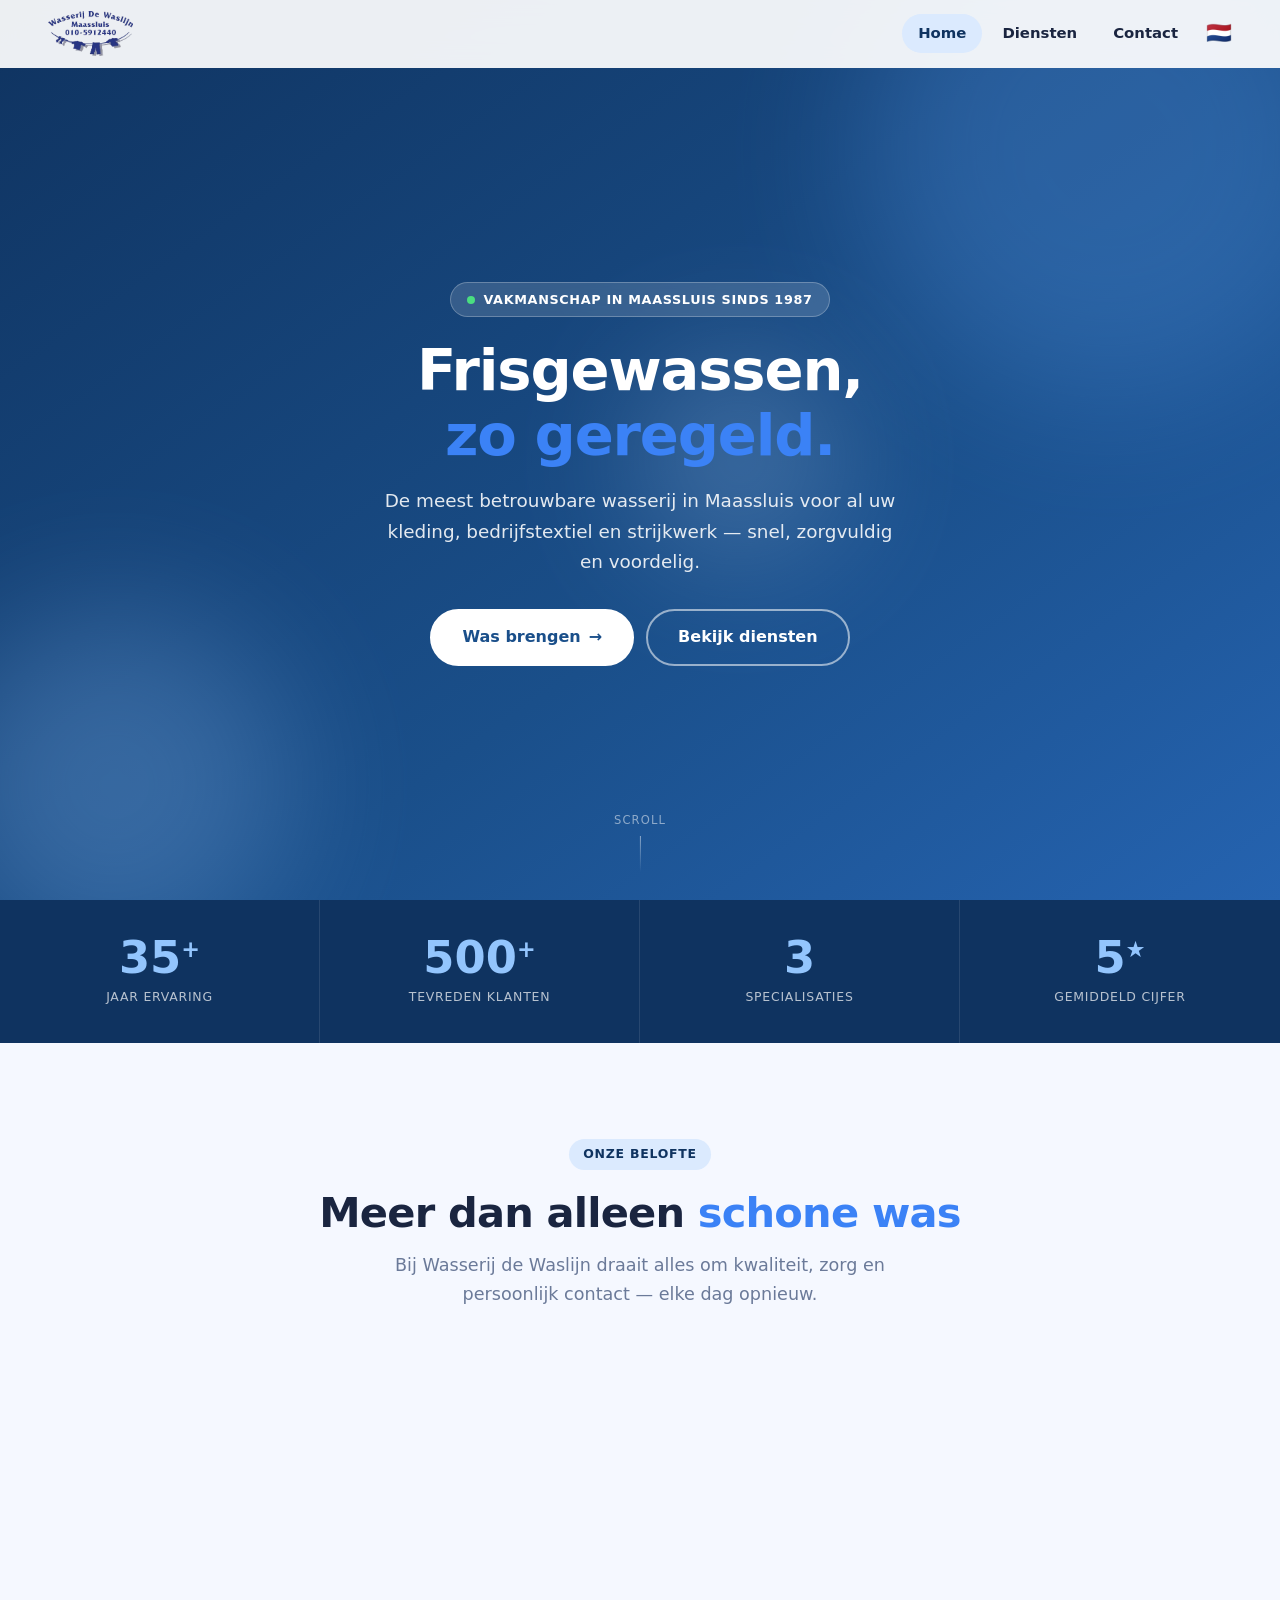
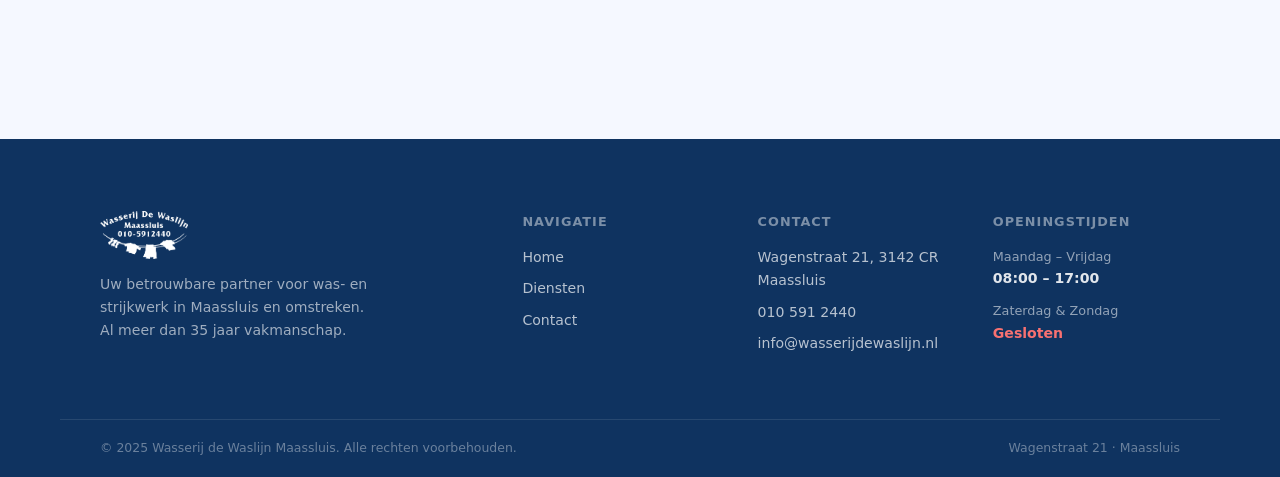
==== index.html @ becbcc88 "Add files via upload" ====
<!DOCTYPE html>
<html lang="nl">
<head>
    <meta charset="UTF-8">
    <meta name="viewport" content="width=device-width, initial-scale=1.0">
    <title>Wasserij de Waslijn Maassluis | Snel & Betaalbaar</title>
    <meta name="description" content="De meest betrouwbare wasserij in Maassluis. Professioneel wassen, strijken en bedrijfskleding. Wagenstraat 21 · 010 591 2440.">
    <link rel="stylesheet" href="style.css">
</head>
<body>

    <div id="header-placeholder"></div>

    <main>

        <!-- ── HERO ── -->
        <section class="hero">
            <div class="hero-bg-photo"></div>
            <div class="hero-orb hero-orb-1"></div>
            <div class="hero-orb hero-orb-2"></div>
            <div class="hero-orb hero-orb-3"></div>

            <div class="hero-content">
                <div class="hero-badge">
                    <span class="pulse-dot"></span>
                    Vakmanschap in Maassluis sinds 1987
                </div>
                <h1 class="heading-xl">
                    Frisgewassen,<br>
                    <span class="line-accent">zo geregeld.</span>
                </h1>
                <p>De meest betrouwbare wasserij in Maassluis voor al uw kleding, bedrijfstextiel en strijkwerk — snel, zorgvuldig en voordelig.</p>
                <div class="hero-cta">
                    <a href="contact.html" class="btn btn-white btn-lg">Was brengen <span class="btn-arrow">→</span></a>
                    <a href="diensten.html" class="btn btn-outline btn-lg">Bekijk diensten</a>
                </div>
            </div>

            <div class="hero-scroll-hint">
                <span>Scroll</span>
                <div class="scroll-line"></div>
            </div>
        </section>

        <!-- ── STATS ── -->
        <div class="stats-strip reveal">
            <div class="stat-item">
                <div class="stat-num">35<sup>+</sup></div>
                <div class="stat-label">Jaar Ervaring</div>
            </div>
            <div class="stat-item">
                <div class="stat-num">500<sup>+</sup></div>
                <div class="stat-label">Tevreden Klanten</div>
            </div>
            <div class="stat-item">
                <div class="stat-num">3</div>
                <div class="stat-label">Specialisaties</div>
            </div>
            <div class="stat-item">
                <div class="stat-num">5<sup>★</sup></div>
                <div class="stat-label">Gemiddeld Cijfer</div>
            </div>
        </div>

        <!-- ── BELOFTE ── -->
        <section class="section promise-section">
            <div class="promise-header reveal">
                <div class="chip">Onze belofte</div>
                <h2 class="heading-lg">Meer dan alleen <span class="heading-accent">schone was</span></h2>
                <p class="subtext">Bij Wasserij de Waslijn draait alles om kwaliteit, zorg en persoonlijk contact — elke dag opnieuw.</p>
            </div>

            <div class="promise-grid reveal-stagger">
                <div class="pcard">
                    <div class="pcard-icon">
                        <span class="icon-inner">🤝</span>
                    </div>
                    <h3>Vriendelijk & Persoonlijk</h3>
                    <p>Onze klanten komen terug voor de glimlach en de uitstekende service die we elke dag bieden. U bent geen nummer bij ons.</p>
                </div>
                <div class="pcard">
                    <div class="pcard-icon">
                        <span class="icon-inner">💶</span>
                    </div>
                    <h3>Zeer Voordelig</h3>
                    <p>Wij houden onze prijzen laag, zodat professionele reiniging voor iedereen in Maassluis toegankelijk is.</p>
                </div>
                <div class="pcard">
                    <div class="pcard-icon">
                        <span class="icon-inner">✨</span>
                    </div>
                    <h3>Topkwaliteit</h3>
                    <p>Of het nu gaat om een overhemd of antiek linnen, wij garanderen een stralend resultaat met de grootste zorg.</p>
                </div>
            </div>
        </section>

    </main>

    <div id="footer-placeholder"></div>

    <script src="components.js"></script>
    <script>
        loadComponents('index');
    </script>
</body>
</html>
---- style.css ----
/* ============================================================
   WASSERIJ DE WASLIJN — style.css
   Volledig responsive · Mobile-first
   ============================================================ */

/* ── RESET & BASE ─────────────────────────────────────────── */
*, *::before, *::after { box-sizing: border-box; margin: 0; padding: 0; }

:root {
  --blue:        #1a4f8a;
  --blue-dark:   #0f3360;
  --blue-mid:    #2563b0;
  --blue-light:  #dbeafe;
  --accent:      #3b82f6;
  --white:       #ffffff;
  --off-white:   #f5f8ff;
  --text:        #1a2540;
  --muted:       #6b7a99;
  --border:      #d1ddf5;
  --card-bg:     #ffffff;
  --shadow-sm:   0 2px 8px rgba(26,79,138,.08);
  --shadow-md:   0 6px 24px rgba(26,79,138,.13);
  --shadow-lg:   0 16px 48px rgba(26,79,138,.16);
  --radius:      14px;
  --radius-lg:   22px;
  --transition:  .25s cubic-bezier(.4,0,.2,1);
  --header-h:    68px;
}

html { scroll-behavior: smooth; font-size: 16px; }

body {
  font-family: 'Segoe UI', system-ui, -apple-system, sans-serif;
  color: var(--text);
  background: var(--white);
  line-height: 1.65;
  overflow-x: hidden;
}

img { max-width: 100%; display: block; }
a  { color: inherit; text-decoration: none; }

/* ── TYPOGRAPHY ──────────────────────────────────────────── */
.heading-xl {
  font-size: clamp(2rem, 5vw, 3.6rem);
  font-weight: 800;
  line-height: 1.12;
  letter-spacing: -.02em;
}
.heading-lg {
  font-size: clamp(1.6rem, 3.5vw, 2.6rem);
  font-weight: 800;
  line-height: 1.18;
  letter-spacing: -.02em;
}
.heading-md {
  font-size: clamp(1.3rem, 2.5vw, 1.9rem);
  font-weight: 700;
  line-height: 1.25;
}
.heading-accent { color: var(--accent); }
.line-accent    { color: var(--accent); }

.subtext {
  font-size: clamp(.95rem, 1.5vw, 1.1rem);
  color: var(--muted);
  max-width: 560px;
  margin: 0 auto;
}

/* ── CHIP ────────────────────────────────────────────────── */
.chip {
  display: inline-flex;
  align-items: center;
  gap: 6px;
  background: var(--blue-light);
  color: var(--blue-dark);
  font-size: .78rem;
  font-weight: 700;
  letter-spacing: .06em;
  text-transform: uppercase;
  padding: 5px 14px;
  border-radius: 100px;
  margin-bottom: 18px;
}

/* ── BUTTONS ─────────────────────────────────────────────── */
.btn {
  display: inline-flex;
  align-items: center;
  gap: 8px;
  font-weight: 700;
  border-radius: 100px;
  border: 2px solid transparent;
  cursor: pointer;
  transition: var(--transition);
  white-space: nowrap;
  font-size: .95rem;
  padding: 10px 24px;
}
.btn-lg  { padding: 13px 30px; font-size: 1rem; }
.btn-arrow { transition: transform var(--transition); }
.btn:hover .btn-arrow { transform: translateX(4px); }

.btn-blue {
  background: var(--blue);
  color: var(--white);
  border-color: var(--blue);
}
.btn-blue:hover { background: var(--blue-dark); border-color: var(--blue-dark); }

.btn-white {
  background: var(--white);
  color: var(--blue);
  border-color: var(--white);
}
.btn-white:hover { background: var(--blue-light); }

.btn-outline {
  background: transparent;
  color: var(--white);
  border-color: rgba(255,255,255,.55);
}
.btn-outline:hover { background: rgba(255,255,255,.12); border-color: var(--white); }

/* ── SECTION WRAPPER ─────────────────────────────────────── */
.section {
  max-width: 1160px;
  margin: 0 auto;
  padding: clamp(48px, 8vw, 96px) clamp(16px, 5vw, 40px);
}

/* ── HEADER ──────────────────────────────────────────────── */
#site-header {
  position: fixed;
  top: 0; left: 0; right: 0;
  z-index: 100;
  height: var(--header-h);
  display: flex;
  align-items: center;
  justify-content: space-between;
  padding: 0 clamp(16px, 4vw, 48px);
  background: rgba(255,255,255,.92);
  backdrop-filter: blur(12px);
  -webkit-backdrop-filter: blur(12px);
  border-bottom: 1px solid transparent;
  transition: box-shadow var(--transition), border-color var(--transition);
}
#site-header.scrolled {
  box-shadow: var(--shadow-md);
  border-color: var(--border);
}

.logo, .footer-logo {
  height: 46px;
  width: auto;
  object-fit: contain;
}
.header-logo-link { display: flex; align-items: center; }

/* Nav desktop */
nav {
  display: flex;
  align-items: center;
  gap: 12px;
}
#nav-menu {
  display: flex;
  list-style: none;
  gap: 4px;
  align-items: center;
}
#nav-menu a {
  display: block;
  padding: 7px 16px;
  border-radius: 100px;
  font-weight: 600;
  font-size: .93rem;
  color: var(--text);
  transition: background var(--transition), color var(--transition);
}
#nav-menu a:hover,
#nav-menu a.active {
  background: var(--blue-light);
  color: var(--blue-dark);
}

/* Lang flag */
.lang-flag { font-size: 1.3rem; line-height: 1; user-select: none; }

/* Hamburger */
.hamburger {
  display: none;
  flex-direction: column;
  justify-content: center;
  align-items: center;
  gap: 5px;
  width: 40px; height: 40px;
  border: none;
  background: transparent;
  cursor: pointer;
  padding: 6px;
  border-radius: 8px;
  transition: background var(--transition);
}
.hamburger:hover { background: var(--blue-light); }
.hamburger span {
  display: block;
  width: 22px; height: 2px;
  background: var(--text);
  border-radius: 2px;
  transition: transform var(--transition), opacity var(--transition);
  transform-origin: center;
}
.hamburger.open span:nth-child(1) { transform: translateY(7px) rotate(45deg); }
.hamburger.open span:nth-child(2) { opacity: 0; transform: scaleX(0); }
.hamburger.open span:nth-child(3) { transform: translateY(-7px) rotate(-45deg); }

/* ── HERO ────────────────────────────────────────────────── */
.hero {
  position: relative;
  min-height: 100svh;
  display: flex;
  align-items: center;
  justify-content: center;
  text-align: center;
  overflow: hidden;
  background: linear-gradient(145deg, var(--blue-dark) 0%, var(--blue) 60%, var(--blue-mid) 100%);
  padding: calc(var(--header-h) + 40px) 20px 60px;
}

.hero-bg-photo {
  position: absolute; inset: 0;
  background: url('assets/hero-bg.jpg') center/cover no-repeat;
  opacity: .12;
  pointer-events: none;
}

/* Orbs */
.hero-orb {
  position: absolute;
  border-radius: 50%;
  filter: blur(70px);
  opacity: .25;
  pointer-events: none;
}
.hero-orb-1 { width: 500px; height: 500px; background: #60a5fa; top: -100px; right: -80px; }
.hero-orb-2 { width: 350px; height: 350px; background: #93c5fd; bottom: -60px; left: -60px; }
.hero-orb-3 { width: 200px; height: 200px; background: #bfdbfe; top: 40%; left: 50%; }

.hero-content {
  position: relative;
  z-index: 2;
  max-width: 740px;
  color: var(--white);
}
.hero-content p {
  margin: 18px auto 32px;
  font-size: clamp(.95rem, 1.8vw, 1.15rem);
  opacity: .88;
  max-width: 520px;
}

/* Hero badge */
.hero-badge {
  display: inline-flex;
  align-items: center;
  gap: 8px;
  background: rgba(255,255,255,.14);
  border: 1px solid rgba(255,255,255,.25);
  backdrop-filter: blur(8px);
  color: var(--white);
  font-size: .8rem;
  font-weight: 600;
  letter-spacing: .05em;
  text-transform: uppercase;
  padding: 6px 16px;
  border-radius: 100px;
  margin-bottom: 22px;
}
.pulse-dot {
  width: 8px; height: 8px;
  background: #4ade80;
  border-radius: 50%;
  animation: pulse 2s infinite;
}
@keyframes pulse {
  0%, 100% { box-shadow: 0 0 0 0 rgba(74,222,128,.6); }
  50%       { box-shadow: 0 0 0 6px rgba(74,222,128,0); }
}

.hero-cta {
  display: flex;
  gap: 12px;
  justify-content: center;
  flex-wrap: wrap;
}

/* Scroll hint */
.hero-scroll-hint {
  position: absolute;
  bottom: 28px; left: 50%;
  transform: translateX(-50%);
  display: flex;
  flex-direction: column;
  align-items: center;
  gap: 6px;
  color: rgba(255,255,255,.5);
  font-size: .72rem;
  letter-spacing: .1em;
  text-transform: uppercase;
  z-index: 2;
}
.scroll-line {
  width: 1px; height: 36px;
  background: linear-gradient(to bottom, rgba(255,255,255,.5), transparent);
  animation: scrollDown 2s infinite;
}
@keyframes scrollDown {
  0%   { transform: scaleY(0); transform-origin: top; }
  50%  { transform: scaleY(1); transform-origin: top; }
  51%  { transform: scaleY(1); transform-origin: bottom; }
  100% { transform: scaleY(0); transform-origin: bottom; }
}

/* ── STATS STRIP ─────────────────────────────────────────── */
.stats-strip {
  display: grid;
  grid-template-columns: repeat(4, 1fr);
  gap: 0;
  background: var(--blue-dark);
  color: var(--white);
}
.stat-item {
  padding: clamp(20px, 4vw, 36px) 16px;
  text-align: center;
  border-right: 1px solid rgba(255,255,255,.1);
}
.stat-item:last-child { border-right: none; }
.stat-num {
  font-size: clamp(1.8rem, 4vw, 2.8rem);
  font-weight: 800;
  line-height: 1;
  color: #93c5fd;
}
.stat-num sup { font-size: .5em; vertical-align: super; }
.stat-label {
  font-size: .78rem;
  opacity: .7;
  margin-top: 6px;
  text-transform: uppercase;
  letter-spacing: .06em;
}

/* ── PROMISE SECTION ─────────────────────────────────────── */
.promise-section { background: var(--off-white); max-width: 100%; padding-left: 0; padding-right: 0; }
.promise-section > * { max-width: 1160px; margin-left: auto; margin-right: auto; padding-left: clamp(16px,5vw,40px); padding-right: clamp(16px,5vw,40px); }
.promise-section .section { padding-top: 0; padding-bottom: 0; }

.promise-header { text-align: center; margin-bottom: clamp(32px, 6vw, 56px); }
.promise-header p { margin-top: 14px; }

.promise-grid {
  display: grid;
  grid-template-columns: repeat(3, 1fr);
  gap: clamp(16px, 3vw, 28px);
}

.pcard {
  background: var(--card-bg);
  border-radius: var(--radius-lg);
  padding: clamp(24px, 4vw, 36px);
  box-shadow: var(--shadow-sm);
  border: 1px solid var(--border);
  transition: transform var(--transition), box-shadow var(--transition);
}
.pcard:hover { transform: translateY(-4px); box-shadow: var(--shadow-md); }

.pcard-icon {
  width: 56px; height: 56px;
  background: var(--blue-light);
  border-radius: 14px;
  display: flex; align-items: center; justify-content: center;
  margin-bottom: 18px;
}
.icon-inner { font-size: 1.6rem; line-height: 1; }
.pcard h3 { font-size: 1.05rem; font-weight: 700; margin-bottom: 10px; }
.pcard p  { font-size: .9rem; color: var(--muted); line-height: 1.6; }

/* ── PAGE HERO ───────────────────────────────────────────── */
.page-hero {
  background: linear-gradient(135deg, var(--blue-dark), var(--blue));
  color: var(--white);
  padding: calc(var(--header-h) + 56px) clamp(16px,5vw,40px) clamp(48px,8vw,80px);
  text-align: center;
}
.page-hero-content { max-width: 680px; margin: 0 auto; }
.page-hero-content .chip { background: rgba(255,255,255,.18); color: var(--white); }
.page-hero-content h1 { color: var(--white); margin-bottom: 16px; }
.page-hero-content .subtext { color: rgba(255,255,255,.78); margin: 0 auto; }

/* ── SERVICES GRID ───────────────────────────────────────── */
.services-grid {
  display: grid;
  grid-template-columns: repeat(3, 1fr);
  gap: clamp(16px, 3vw, 28px);
  margin-bottom: clamp(40px, 7vw, 72px);
}

.scard {
  background: var(--card-bg);
  border: 1px solid var(--border);
  border-radius: var(--radius-lg);
  padding: clamp(24px, 4vw, 36px);
  box-shadow: var(--shadow-sm);
  transition: transform var(--transition), box-shadow var(--transition);
}
.scard:hover { transform: translateY(-4px); box-shadow: var(--shadow-md); }

.scard-icon-wrap {
  width: 60px; height: 60px;
  background: var(--blue-light);
  border-radius: 16px;
  display: flex; align-items: center; justify-content: center;
  margin-bottom: 20px;
}
.scard-icon { font-size: 1.8rem; line-height: 1; }
.scard h2   { font-size: 1.15rem; font-weight: 700; margin-bottom: 12px; }
.scard p    { font-size: .9rem; color: var(--muted); line-height: 1.65; margin-bottom: 18px; }
.scard-tag  {
  display: inline-block;
  background: var(--blue-light);
  color: var(--blue-dark);
  font-size: .75rem;
  font-weight: 600;
  padding: 4px 12px;
  border-radius: 100px;
  letter-spacing: .04em;
}

/* CTA Band */
.cta-band {
  background: linear-gradient(135deg, var(--blue-dark), var(--blue));
  color: var(--white);
  border-radius: var(--radius-lg);
  padding: clamp(36px, 6vw, 64px) clamp(24px, 5vw, 56px);
  text-align: center;
}
.cta-band .chip { background: rgba(255,255,255,.18); color: var(--white); }
.cta-band p { color: rgba(255,255,255,.78); max-width: 520px; margin: 0 auto; }
.cta-band .heading-md { color: var(--white); }

/* ── CONTACT PAGE ────────────────────────────────────────── */
.contact-layout {
  display: grid;
  grid-template-columns: 1fr 1fr;
  gap: clamp(24px, 5vw, 56px);
  align-items: start;
}

/* Contact details */
.contact-details {
  display: flex;
  flex-direction: column;
  gap: 12px;
  margin-bottom: 24px;
}
.cdetail {
  display: flex;
  align-items: flex-start;
  gap: 14px;
  padding: 16px 18px;
  border-radius: var(--radius);
  border: 1px solid var(--border);
  background: var(--card-bg);
  transition: background var(--transition), box-shadow var(--transition);
  text-decoration: none;
  color: var(--text);
}
a.cdetail:hover { background: var(--blue-light); box-shadow: var(--shadow-sm); }
.cdetail-icon { font-size: 1.4rem; flex-shrink: 0; margin-top: 2px; }
.cdetail-body { display: flex; flex-direction: column; gap: 2px; }
.cdetail-body strong { font-weight: 700; font-size: .9rem; }
.cdetail-body span   { font-size: .88rem; color: var(--muted); }

/* Map */
.map-wrap {
  border-radius: var(--radius);
  overflow: hidden;
  border: 1px solid var(--border);
  box-shadow: var(--shadow-sm);
}
.map-wrap iframe {
  display: block;
  width: 100%;
  height: 260px;
  border: none;
}

/* Form card */
.form-card {
  background: var(--card-bg);
  border: 1px solid var(--border);
  border-radius: var(--radius-lg);
  padding: clamp(24px, 4vw, 40px);
  box-shadow: var(--shadow-md);
}
.form-card h3 { font-size: 1.3rem; font-weight: 700; margin-bottom: 6px; }
.form-card > p { font-size: .88rem; color: var(--muted); margin-bottom: 24px; }

.fgroup { display: flex; flex-direction: column; gap: 6px; margin-bottom: 16px; }
.fgroup label {
  font-size: .82rem;
  font-weight: 700;
  letter-spacing: .04em;
  text-transform: uppercase;
  color: var(--text);
}
.fgroup input,
.fgroup textarea {
  width: 100%;
  padding: 11px 14px;
  border: 1.5px solid var(--border);
  border-radius: 10px;
  font-size: .95rem;
  font-family: inherit;
  color: var(--text);
  background: var(--off-white);
  transition: border-color var(--transition), box-shadow var(--transition);
  outline: none;
  -webkit-appearance: none;
}
.fgroup input:focus,
.fgroup textarea:focus {
  border-color: var(--accent);
  box-shadow: 0 0 0 3px rgba(59,130,246,.18);
  background: var(--white);
}
.fgroup textarea { min-height: 120px; resize: vertical; }

/* ── FOOTER ──────────────────────────────────────────────── */
footer {
  background: var(--blue-dark);
  color: rgba(255,255,255,.85);
  padding-top: clamp(40px, 6vw, 72px);
}
.footer-inner {
  display: grid;
  grid-template-columns: 2fr 1fr 1fr 1fr;
  gap: clamp(24px, 4vw, 48px);
  max-width: 1160px;
  margin: 0 auto;
  padding: 0 clamp(16px, 5vw, 40px) clamp(32px, 5vw, 56px);
}
.footer-brand p {
  font-size: .88rem;
  color: rgba(255,255,255,.6);
  margin-top: 14px;
  line-height: 1.65;
  max-width: 280px;
}
.footer-logo { height: 48px; width: auto; filter: brightness(0) invert(1); margin-bottom: 4px; }

.footer-col h4 {
  font-size: .8rem;
  font-weight: 700;
  letter-spacing: .08em;
  text-transform: uppercase;
  color: rgba(255,255,255,.45);
  margin-bottom: 14px;
}
.footer-col a {
  display: block;
  font-size: .88rem;
  color: rgba(255,255,255,.7);
  margin-bottom: 8px;
  transition: color var(--transition);
}
.footer-col a:hover { color: var(--white); }

.footer-hours {
  display: flex;
  flex-direction: column;
  margin-bottom: 10px;
  font-size: .88rem;
}
.footer-hours span   { color: rgba(255,255,255,.55); font-size: .8rem; }
.footer-hours strong { color: rgba(255,255,255,.88); }
.footer-hours .closed { color: #f87171; }

.footer-bottom {
  border-top: 1px solid rgba(255,255,255,.1);
  display: flex;
  justify-content: space-between;
  align-items: center;
  flex-wrap: wrap;
  gap: 8px;
  max-width: 1160px;
  margin: 0 auto;
  padding: 18px clamp(16px, 5vw, 40px);
  font-size: .78rem;
  color: rgba(255,255,255,.38);
}

/* ── SCROLL REVEAL ───────────────────────────────────────── */
.reveal, .reveal-stagger > * {
  opacity: 0;
  transform: translateY(28px);
  transition: opacity .6s ease, transform .6s ease;
}
.reveal.visible,
.reveal-stagger > *.visible { opacity: 1; transform: none; }

.reveal-stagger > *:nth-child(1) { transition-delay: .05s; }
.reveal-stagger > *:nth-child(2) { transition-delay: .15s; }
.reveal-stagger > *:nth-child(3) { transition-delay: .25s; }
.reveal-stagger > *:nth-child(4) { transition-delay: .35s; }

/* ============================================================
   RESPONSIVE — TABLET  (max 900px)
   ============================================================ */
@media (max-width: 900px) {
  /* Nav → hamburger */
  .hamburger { display: flex; }
  .lang-flag  { display: none; }

  #nav-menu {
    position: fixed;
    top: var(--header-h);
    left: 0; right: 0;
    background: var(--white);
    border-bottom: 1px solid var(--border);
    box-shadow: var(--shadow-lg);
    flex-direction: column;
    padding: 16px 0 24px;
    gap: 4px;
    transform: translateY(-110%);
    opacity: 0;
    pointer-events: none;
    transition: transform .3s ease, opacity .3s ease;
  }
  #nav-menu.open {
    transform: translateY(0);
    opacity: 1;
    pointer-events: auto;
  }
  #nav-menu li { width: 100%; }
  #nav-menu a {
    padding: 13px 28px;
    border-radius: 0;
    font-size: 1.05rem;
    border-left: 3px solid transparent;
  }
  #nav-menu a.active,
  #nav-menu a:hover {
    background: var(--blue-light);
    border-left-color: var(--blue);
    border-radius: 0;
  }

  /* Grids → 2 col */
  .promise-grid { grid-template-columns: repeat(2, 1fr); }
  .services-grid { grid-template-columns: repeat(2, 1fr); }
  .footer-inner  { grid-template-columns: 1fr 1fr; }
  .footer-brand  { grid-column: 1 / -1; }

  /* Stats → 2×2 */
  .stats-strip { grid-template-columns: repeat(2, 1fr); }
  .stat-item   { border-right: 1px solid rgba(255,255,255,.1); border-bottom: 1px solid rgba(255,255,255,.1); }
  .stat-item:nth-child(2n) { border-right: none; }
  .stat-item:nth-last-child(-n+2) { border-bottom: none; }

  /* Contact */
  .contact-layout { grid-template-columns: 1fr; }
}

/* ============================================================
   RESPONSIVE — MOBILE  (max 600px)
   ============================================================ */
@media (max-width: 600px) {
  :root { --header-h: 60px; }

  /* Hero */
  .hero { padding-top: calc(var(--header-h) + 32px); }
  .hero-cta { flex-direction: column; align-items: center; gap: 10px; }
  .hero-cta .btn { width: 100%; max-width: 300px; justify-content: center; }
  .hero-orb { display: none; }
  .hero-scroll-hint { display: none; }

  /* 1-col grids */
  .promise-grid  { grid-template-columns: 1fr; }
  .services-grid { grid-template-columns: 1fr; }
  .footer-inner  { grid-template-columns: 1fr; gap: 28px; }
  .footer-brand  { grid-column: auto; }

  /* Stats → 2 col (blijft) */
  .stats-strip { grid-template-columns: repeat(2, 1fr); }

  /* Footer bottom */
  .footer-bottom { flex-direction: column; text-align: center; }

  /* Map taller on mobile */
  .map-wrap iframe { height: 220px; }

  /* CTA band padding */
  .cta-band { padding: 32px 20px; }

  /* Cards */
  .pcard, .scard, .form-card { padding: 22px 18px; }

  /* Contact details */
  .cdetail { padding: 14px; }
  .cdetail-icon { font-size: 1.2rem; }
}

/* ============================================================
   RESPONSIVE — XS  (max 380px)
   ============================================================ */
@media (max-width: 380px) {
  .heading-xl { font-size: 1.75rem; }
  .btn-lg { padding: 12px 20px; font-size: .93rem; }
  .stats-strip { grid-template-columns: repeat(2, 1fr); }
}

/* ── UTILITY ─────────────────────────────────────────────── */
.sr-only {
  position: absolute; width: 1px; height: 1px;
  padding: 0; margin: -1px; overflow: hidden;
  clip: rect(0,0,0,0); white-space: nowrap; border-width: 0;
}
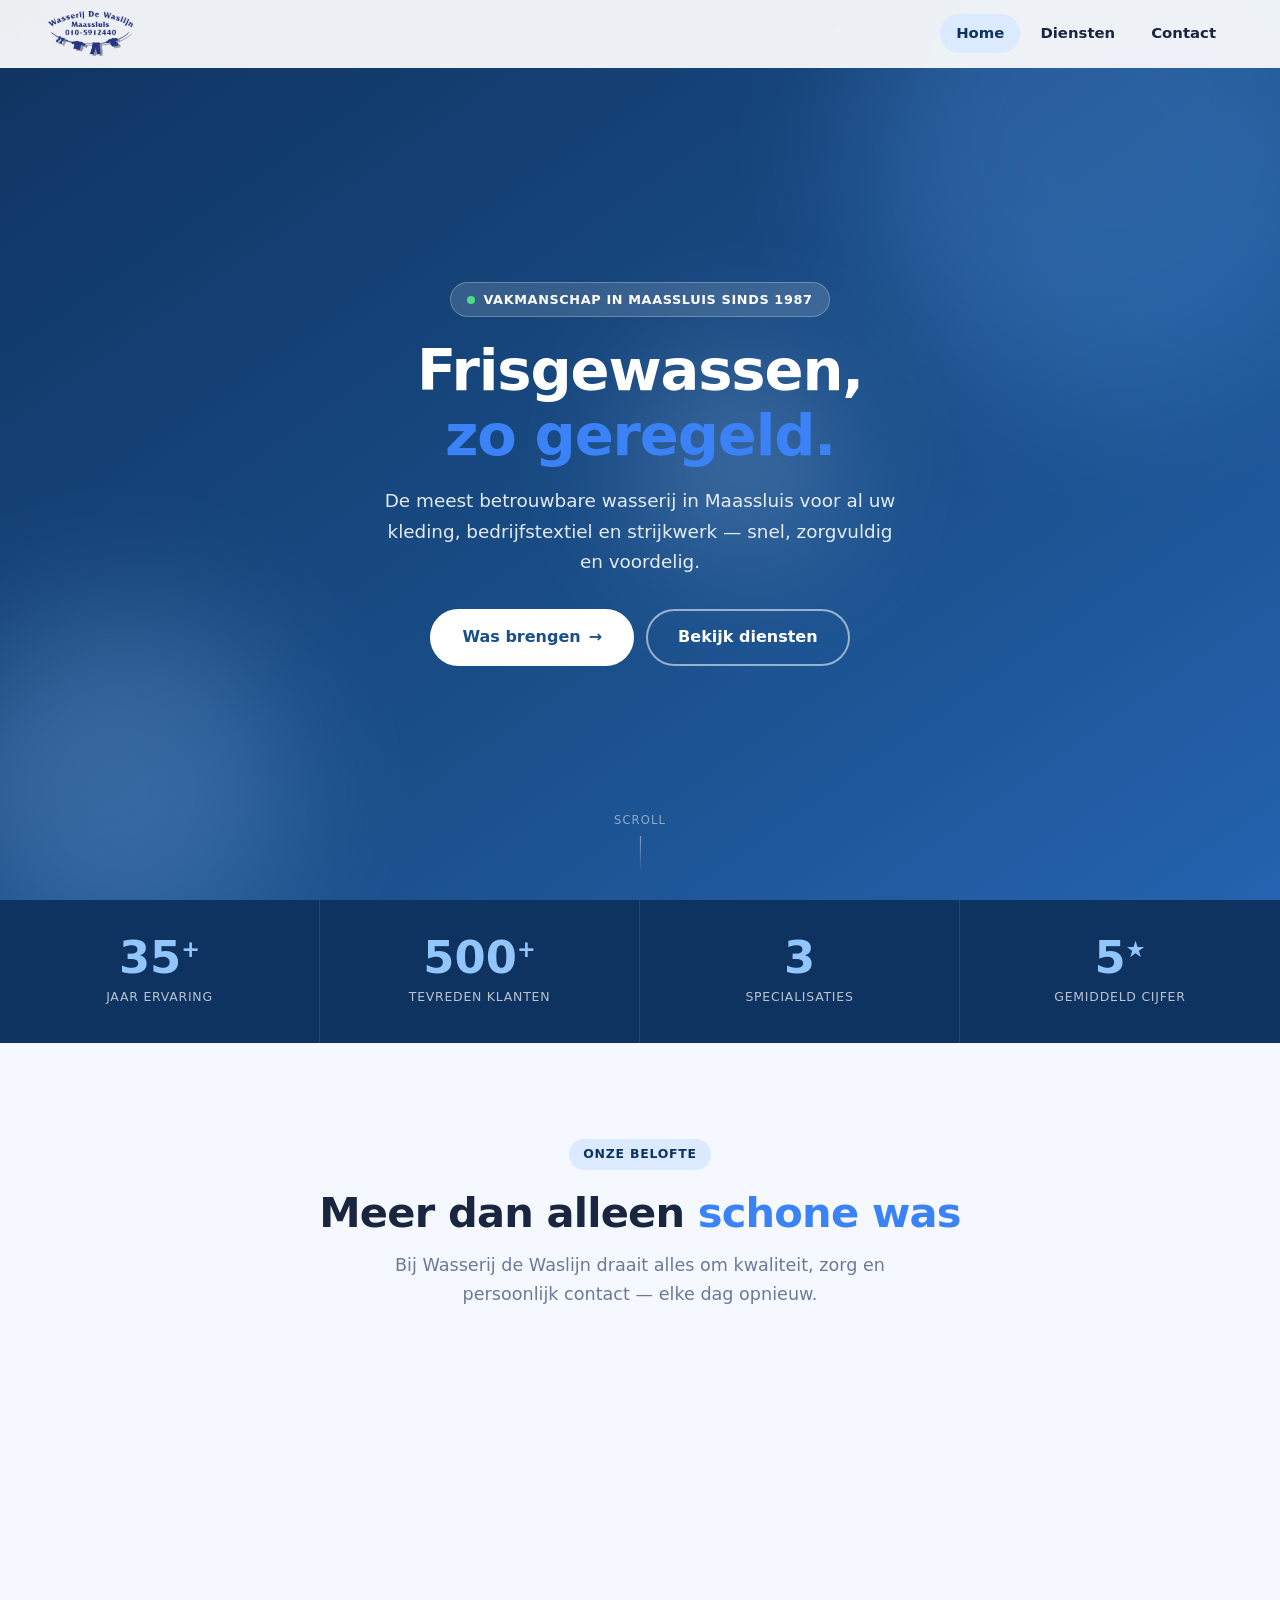
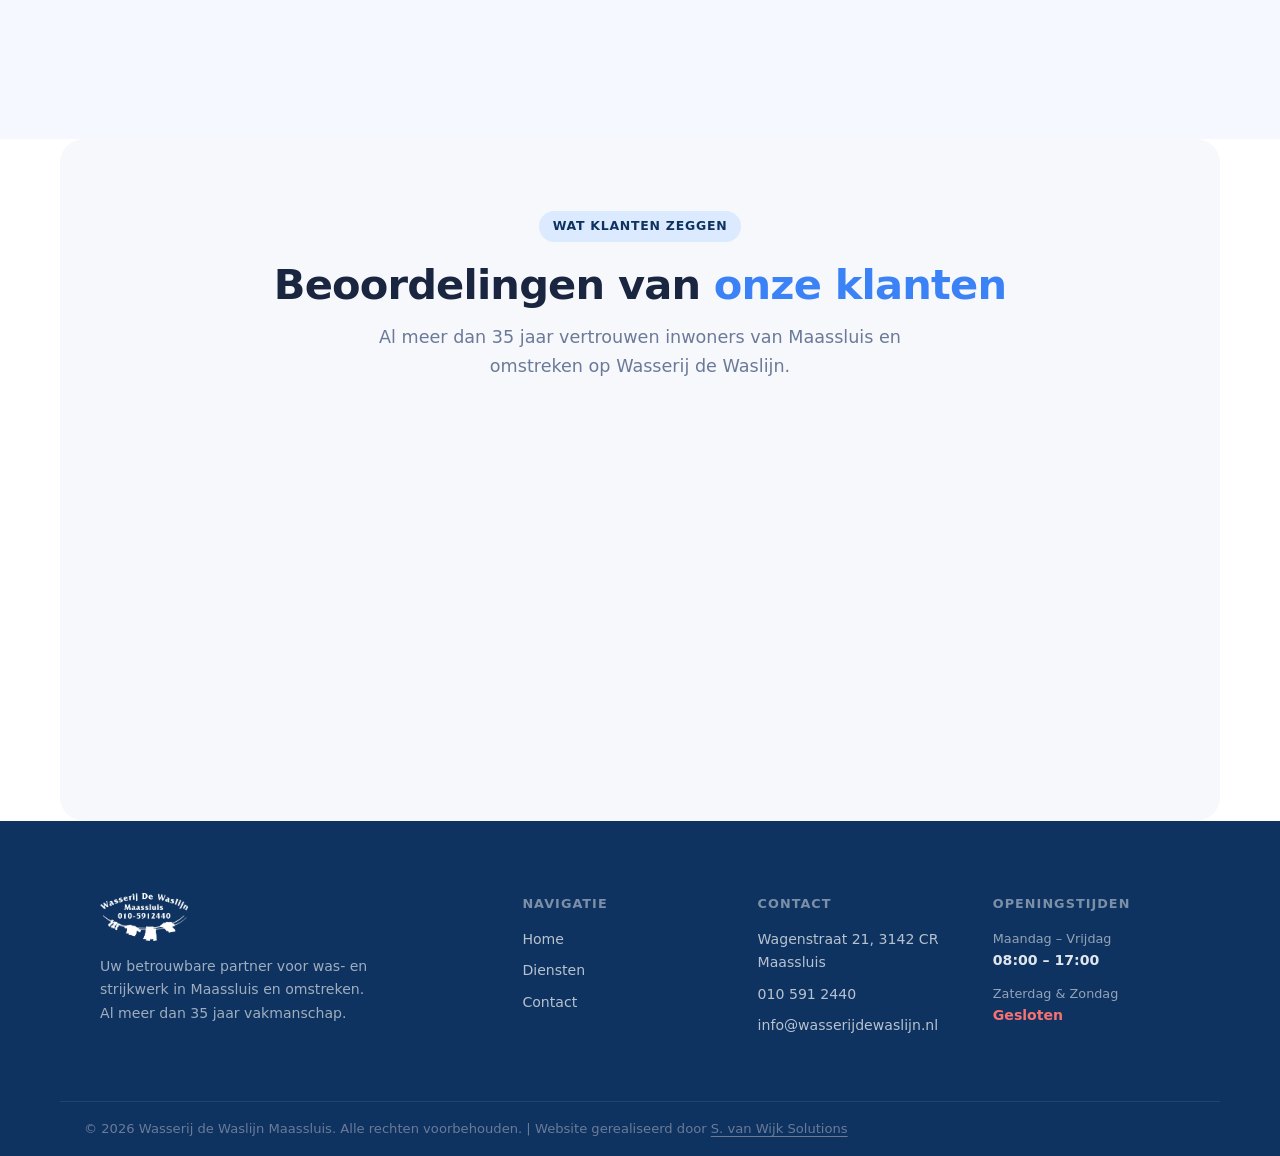
==== commit 46c8dec6: "Add files via upload" ====
--- a/index.html
+++ b/index.html
@@ -95,6 +95,51 @@
             </div>
         </section>
 
+        <!-- ── TESTIMONIALS ── -->
+        <section class="section testimonials-section reveal">
+            <div class="promise-header">
+                <div class="chip">Wat klanten zeggen</div>
+                <h2 class="heading-lg">Beoordelingen van <span class="heading-accent">onze klanten</span></h2>
+                <p class="subtext">Al meer dan 35 jaar vertrouwen inwoners van Maassluis en omstreken op Wasserij de Waslijn.</p>
+            </div>
+
+            <div class="testimonials-grid reveal-stagger">
+                <div class="tcard">
+                    <div class="tcard-stars">★★★★★</div>
+                    <p class="tcard-quote">"Al jarenlang breng ik mijn was hier naartoe. Altijd vriendelijk geholpen en mijn kleding komt er altijd perfect uit. Echt een aanrader voor iedereen in Maassluis!"</p>
+                    <div class="tcard-author">
+                        <div class="tcard-avatar">M</div>
+                        <div>
+                            <strong>Maria van den Berg</strong>
+                            <span>Vaste klant sinds 2008</span>
+                        </div>
+                    </div>
+                </div>
+                <div class="tcard">
+                    <div class="tcard-stars">★★★★★</div>
+                    <p class="tcard-quote">"Als restauranthouder heb ik wekelijks grote hoeveelheden tafellakens en koksbuizen. De Waslijn levert altijd op tijd en de kwaliteit is uitstekend. Top service!"</p>
+                    <div class="tcard-author">
+                        <div class="tcard-avatar">R</div>
+                        <div>
+                            <strong>Remco Jansen</strong>
+                            <span>Ondernemer, Maassluis</span>
+                        </div>
+                    </div>
+                </div>
+                <div class="tcard">
+                    <div class="tcard-stars">★★★★★</div>
+                    <p class="tcard-quote">"Mijn antieke lakens zijn hier in goede handen. Ze worden behandeld met zoveel zorg en komen er stralend wit uit — precies zoals vroeger. Nergens anders naartoe!"</p>
+                    <div class="tcard-author">
+                        <div class="tcard-avatar">A</div>
+                        <div>
+                            <strong>Annelies de Groot</strong>
+                            <span>Vaste klant</span>
+                        </div>
+                    </div>
+                </div>
+            </div>
+        </section>
+
     </main>
 
     <div id="footer-placeholder"></div>
--- a/style.css
+++ b/style.css
@@ -727,4 +727,215 @@
   position: absolute; width: 1px; height: 1px;
   padding: 0; margin: -1px; overflow: hidden;
   clip: rect(0,0,0,0); white-space: nowrap; border-width: 0;
+}
+
+/* ═══════════════════════════════════════════════
+   TESTIMONIALS
+═══════════════════════════════════════════════ */
+.testimonials-section {
+    background: var(--bg-subtle, #f7f8fc);
+    border-radius: 24px;
+    padding: 72px 40px;
+}
+
+.testimonials-grid {
+    display: grid;
+    grid-template-columns: repeat(3, 1fr);
+    gap: 24px;
+    margin-top: 48px;
+}
+
+.tcard {
+    background: #fff;
+    border-radius: 16px;
+    padding: 32px 28px;
+    box-shadow: 0 2px 16px rgba(0,0,0,0.06);
+    display: flex;
+    flex-direction: column;
+    gap: 16px;
+    transition: transform 0.25s ease, box-shadow 0.25s ease;
+}
+
+.tcard:hover {
+    transform: translateY(-4px);
+    box-shadow: 0 8px 32px rgba(0,0,0,0.10);
+}
+
+.tcard-stars {
+    color: #f5a623;
+    font-size: 1.1rem;
+    letter-spacing: 2px;
+}
+
+.tcard-quote {
+    font-size: 0.95rem;
+    line-height: 1.7;
+    color: var(--text, #1a1a2e);
+    flex: 1;
+    font-style: italic;
+}
+
+.tcard-author {
+    display: flex;
+    align-items: center;
+    gap: 12px;
+    margin-top: 8px;
+}
+
+.tcard-avatar {
+    width: 42px;
+    height: 42px;
+    border-radius: 50%;
+    background: var(--blue, #1a56db);
+    color: #fff;
+    font-weight: 700;
+    font-size: 1rem;
+    display: flex;
+    align-items: center;
+    justify-content: center;
+    flex-shrink: 0;
+}
+
+.tcard-author strong {
+    display: block;
+    font-size: 0.9rem;
+}
+
+.tcard-author span {
+    font-size: 0.78rem;
+    color: var(--muted, #6b7280);
+}
+
+@media (max-width: 900px) {
+    .testimonials-grid {
+        grid-template-columns: 1fr;
+    }
+    .testimonials-section {
+        padding: 48px 20px;
+    }
+}
+
+/* ═══════════════════════════════════════════════
+   DIENSTEN — KAARTLIJSTJES
+═══════════════════════════════════════════════ */
+.scard-list {
+    list-style: none;
+    padding: 0;
+    margin: 12px 0 0;
+    display: flex;
+    flex-direction: column;
+    gap: 6px;
+}
+
+.scard-list li {
+    font-size: 0.88rem;
+    color: var(--muted, #6b7280);
+    padding-left: 18px;
+    position: relative;
+}
+
+.scard-list li::before {
+    content: "✓";
+    position: absolute;
+    left: 0;
+    color: var(--blue, #1a56db);
+    font-weight: 700;
+}
+
+/* ═══════════════════════════════════════════════
+   HOE HET WERKT
+═══════════════════════════════════════════════ */
+.how-it-works {
+    margin: 64px 0;
+    text-align: center;
+}
+
+.hiw-steps {
+    display: flex;
+    align-items: center;
+    justify-content: center;
+    gap: 0;
+    flex-wrap: wrap;
+    margin-top: 8px;
+}
+
+.hiw-step {
+    display: flex;
+    flex-direction: column;
+    align-items: center;
+    gap: 12px;
+    max-width: 200px;
+    padding: 24px 16px;
+}
+
+.hiw-num {
+    width: 56px;
+    height: 56px;
+    border-radius: 50%;
+    background: var(--blue, #1a56db);
+    color: #fff;
+    font-size: 1.1rem;
+    font-weight: 800;
+    display: flex;
+    align-items: center;
+    justify-content: center;
+    flex-shrink: 0;
+}
+
+.hiw-body {
+    display: flex;
+    flex-direction: column;
+    gap: 4px;
+    text-align: center;
+}
+
+.hiw-body strong {
+    font-size: 0.95rem;
+    font-weight: 700;
+}
+
+.hiw-body span {
+    font-size: 0.82rem;
+    color: var(--muted, #6b7280);
+    line-height: 1.5;
+}
+
+.hiw-connector {
+    width: 60px;
+    height: 2px;
+    background: linear-gradient(90deg, var(--blue, #1a56db), #93c5fd);
+    border-radius: 2px;
+    flex-shrink: 0;
+    margin-bottom: 20px;
+}
+
+@media (max-width: 700px) {
+    .hiw-connector {
+        display: none;
+    }
+    .hiw-steps {
+        flex-direction: column;
+    }
+}
+
+/* ═══════════════════════════════════════════════
+   FOOTER — CREDITREGEL
+═══════════════════════════════════════════════ */
+.footer-bottom {
+    text-align: center;
+    padding: 16px 24px;
+    font-size: 0.82rem;
+    color: var(--muted, #9ca3af);
+    border-top: 1px solid rgba(255,255,255,0.08);
+}
+
+.footer-bottom a {
+    color: inherit;
+    text-decoration: underline;
+    text-underline-offset: 3px;
+    transition: color 0.2s;
+}
+
+.footer-bottom a:hover {
+    color: #fff;
 }
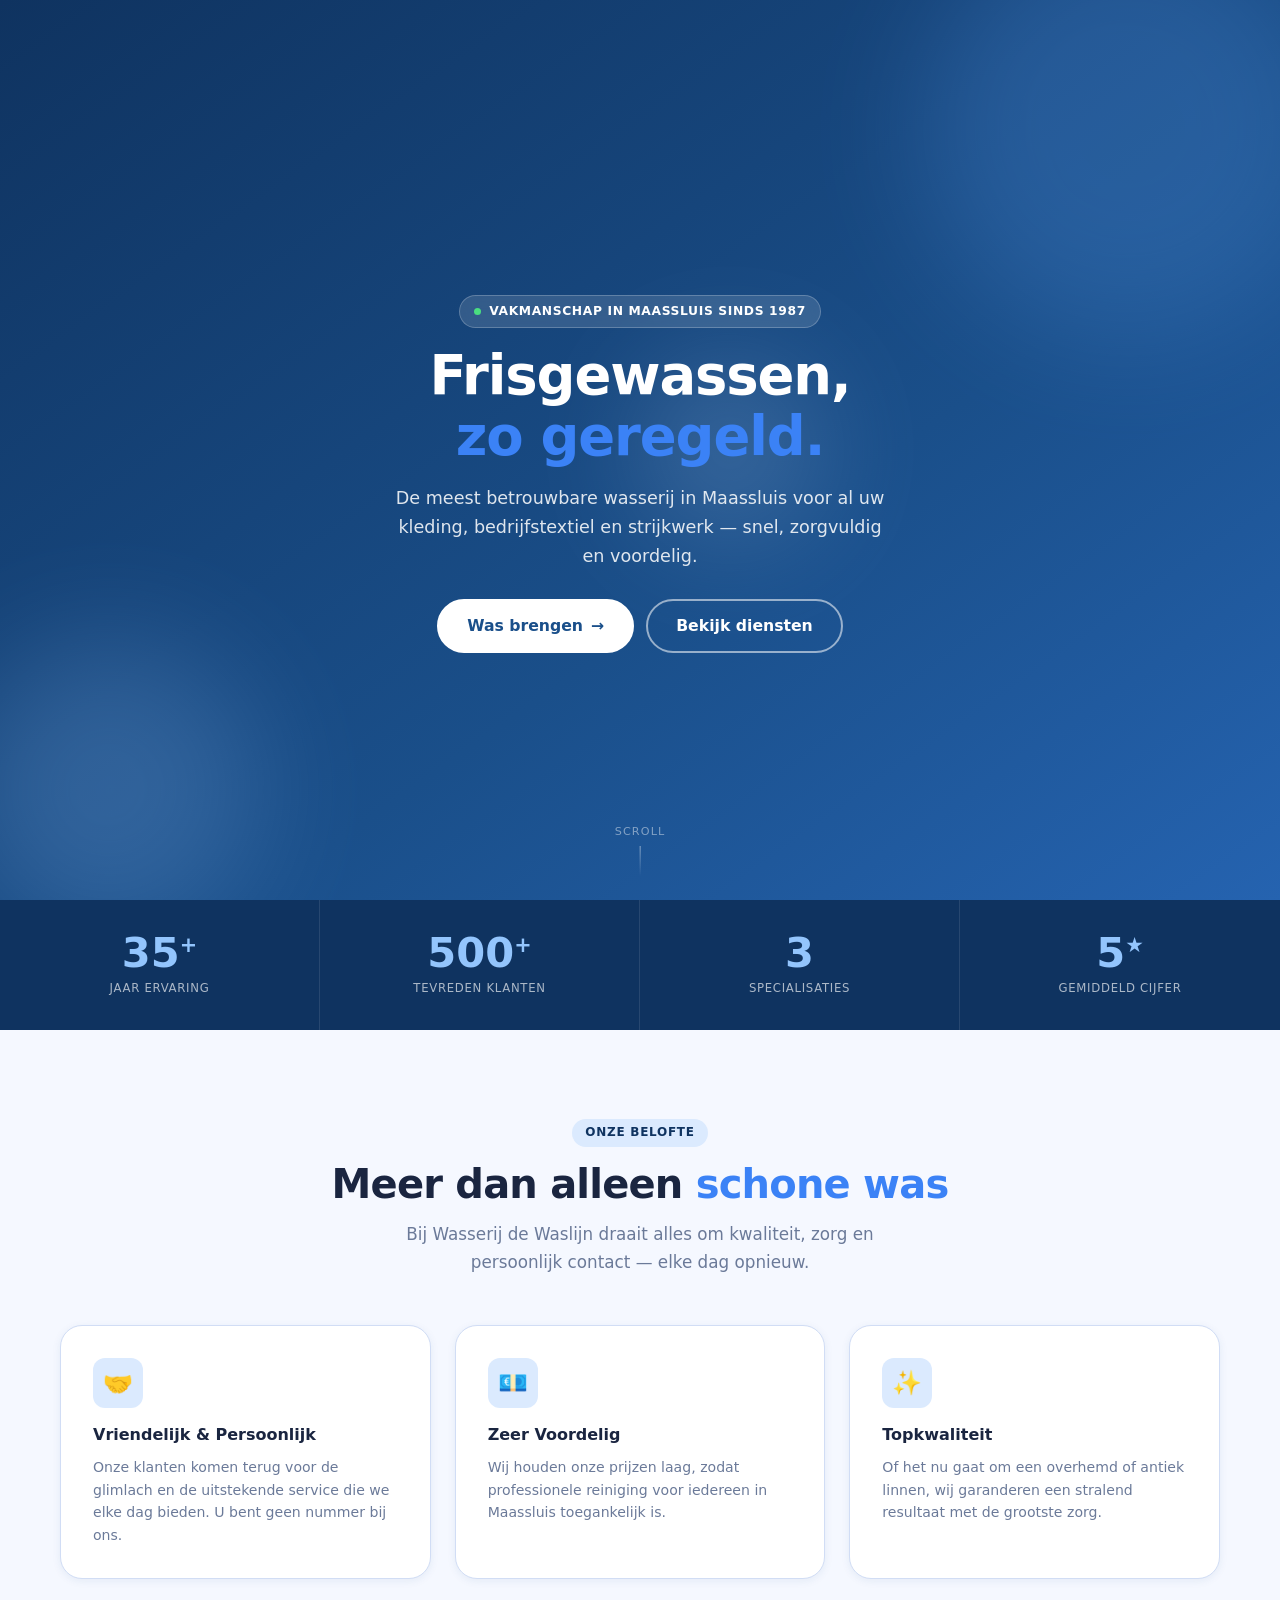
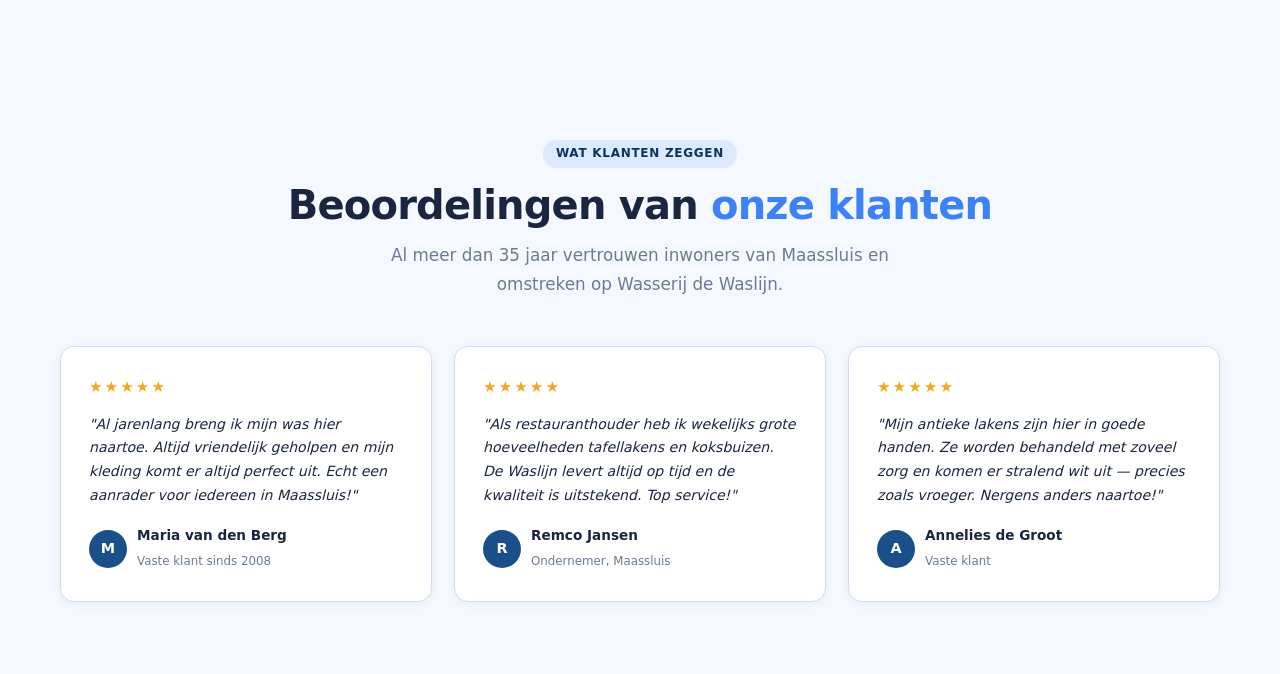
==== commit 5815d425: "Add files via upload" ====
--- a/index.html
+++ b/index.html
@@ -1,152 +1,144 @@
 <!DOCTYPE html>
 <html lang="nl">
 <head>
-    <meta charset="UTF-8">
-    <meta name="viewport" content="width=device-width, initial-scale=1.0">
-    <title>Wasserij de Waslijn Maassluis | Snel & Betaalbaar</title>
-    <meta name="description" content="De meest betrouwbare wasserij in Maassluis. Professioneel wassen, strijken en bedrijfskleding. Wagenstraat 21 · 010 591 2440.">
-    <link rel="stylesheet" href="style.css">
+  <meta charset="UTF-8">
+  <meta name="viewport" content="width=device-width, initial-scale=1.0">
+  <title>Wasserij de Waslijn Maassluis | Snel & Betaalbaar</title>
+  <meta name="description" content="De meest betrouwbare wasserij in Maassluis. Professioneel wassen, strijken en bedrijfskleding. Wagenstraat 21 · 010 591 2440.">
+  <link rel="stylesheet" href="style.css">
 </head>
 <body>
 
-    <div id="header-placeholder"></div>
+  <div id="header-placeholder"></div>
 
-    <main>
+  <main>
 
-        <!-- ── HERO ── -->
-        <section class="hero">
-            <div class="hero-bg-photo"></div>
-            <div class="hero-orb hero-orb-1"></div>
-            <div class="hero-orb hero-orb-2"></div>
-            <div class="hero-orb hero-orb-3"></div>
+    <!-- ── HERO ── -->
+    <section class="hero">
+      <div class="hero-bg-photo"></div>
+      <div class="hero-orb hero-orb-1"></div>
+      <div class="hero-orb hero-orb-2"></div>
+      <div class="hero-orb hero-orb-3"></div>
+      <div class="hero-content">
+        <div class="hero-badge">
+          <span class="pulse-dot"></span>
+          Vakmanschap in Maassluis sinds 1987
+        </div>
+        <h1 class="heading-xl">
+          Frisgewassen,<br>
+          <span class="line-accent">zo geregeld.</span>
+        </h1>
+        <p>De meest betrouwbare wasserij in Maassluis voor al uw kleding, bedrijfstextiel en strijkwerk — snel, zorgvuldig en voordelig.</p>
+        <div class="hero-cta">
+          <a href="contact.html" class="btn btn-white btn-lg">Was brengen <span class="btn-arrow">→</span></a>
+          <a href="diensten.html" class="btn btn-outline btn-lg">Bekijk diensten</a>
+        </div>
+      </div>
+      <div class="hero-scroll-hint">
+        <span>Scroll</span>
+        <div class="scroll-line"></div>
+      </div>
+    </section>
 
-            <div class="hero-content">
-                <div class="hero-badge">
-                    <span class="pulse-dot"></span>
-                    Vakmanschap in Maassluis sinds 1987
-                </div>
-                <h1 class="heading-xl">
-                    Frisgewassen,<br>
-                    <span class="line-accent">zo geregeld.</span>
-                </h1>
-                <p>De meest betrouwbare wasserij in Maassluis voor al uw kleding, bedrijfstextiel en strijkwerk — snel, zorgvuldig en voordelig.</p>
-                <div class="hero-cta">
-                    <a href="contact.html" class="btn btn-white btn-lg">Was brengen <span class="btn-arrow">→</span></a>
-                    <a href="diensten.html" class="btn btn-outline btn-lg">Bekijk diensten</a>
-                </div>
+    <!-- ── STATS ── -->
+    <div class="stats-strip reveal">
+      <div class="stat-item">
+        <div class="stat-num">35<sup>+</sup></div>
+        <div class="stat-label">Jaar Ervaring</div>
+      </div>
+      <div class="stat-item">
+        <div class="stat-num">500<sup>+</sup></div>
+        <div class="stat-label">Tevreden Klanten</div>
+      </div>
+      <div class="stat-item">
+        <div class="stat-num">3</div>
+        <div class="stat-label">Specialisaties</div>
+      </div>
+      <div class="stat-item">
+        <div class="stat-num">5<sup>★</sup></div>
+        <div class="stat-label">Gemiddeld Cijfer</div>
+      </div>
+    </div>
+
+    <!-- ── BELOFTE ── -->
+    <section class="promise-section">
+      <div class="promise-inner">
+        <div class="promise-header reveal">
+          <div class="chip">Onze belofte</div>
+          <h2 class="heading-lg">Meer dan alleen <span class="heading-accent">schone was</span></h2>
+          <p class="subtext">Bij Wasserij de Waslijn draait alles om kwaliteit, zorg en persoonlijk contact — elke dag opnieuw.</p>
+        </div>
+        <div class="promise-grid reveal-stagger">
+          <div class="pcard">
+            <div class="pcard-icon"><span class="icon-inner">🤝</span></div>
+            <h3>Vriendelijk & Persoonlijk</h3>
+            <p>Onze klanten komen terug voor de glimlach en de uitstekende service die we elke dag bieden. U bent geen nummer bij ons.</p>
+          </div>
+          <div class="pcard">
+            <div class="pcard-icon"><span class="icon-inner">💶</span></div>
+            <h3>Zeer Voordelig</h3>
+            <p>Wij houden onze prijzen laag, zodat professionele reiniging voor iedereen in Maassluis toegankelijk is.</p>
+          </div>
+          <div class="pcard">
+            <div class="pcard-icon"><span class="icon-inner">✨</span></div>
+            <h3>Topkwaliteit</h3>
+            <p>Of het nu gaat om een overhemd of antiek linnen, wij garanderen een stralend resultaat met de grootste zorg.</p>
+          </div>
+        </div>
+      </div>
+    </section>
+
+    <!-- ── TESTIMONIALS ── -->
+    <section class="testimonials-section">
+      <div class="testimonials-inner">
+        <div class="promise-header reveal">
+          <div class="chip">Wat klanten zeggen</div>
+          <h2 class="heading-lg">Beoordelingen van <span class="heading-accent">onze klanten</span></h2>
+          <p class="subtext">Al meer dan 35 jaar vertrouwen inwoners van Maassluis en omstreken op Wasserij de Waslijn.</p>
+        </div>
+        <div class="testimonials-grid reveal-stagger">
+          <div class="tcard">
+            <div class="tcard-stars">★★★★★</div>
+            <p class="tcard-quote">"Al jarenlang breng ik mijn was hier naartoe. Altijd vriendelijk geholpen en mijn kleding komt er altijd perfect uit. Echt een aanrader voor iedereen in Maassluis!"</p>
+            <div class="tcard-author">
+              <div class="tcard-avatar">M</div>
+              <div>
+                <strong>Maria van den Berg</strong>
+                <span>Vaste klant sinds 2008</span>
+              </div>
             </div>
+          </div>
+          <div class="tcard">
+            <div class="tcard-stars">★★★★★</div>
+            <p class="tcard-quote">"Als restauranthouder heb ik wekelijks grote hoeveelheden tafellakens en koksbuizen. De Waslijn levert altijd op tijd en de kwaliteit is uitstekend. Top service!"</p>
+            <div class="tcard-author">
+              <div class="tcard-avatar">R</div>
+              <div>
+                <strong>Remco Jansen</strong>
+                <span>Ondernemer, Maassluis</span>
+              </div>
+            </div>
+          </div>
+          <div class="tcard">
+            <div class="tcard-stars">★★★★★</div>
+            <p class="tcard-quote">"Mijn antieke lakens zijn hier in goede handen. Ze worden behandeld met zoveel zorg en komen er stralend wit uit — precies zoals vroeger. Nergens anders naartoe!"</p>
+            <div class="tcard-author">
+              <div class="tcard-avatar">A</div>
+              <div>
+                <strong>Annelies de Groot</strong>
+                <span>Vaste klant</span>
+              </div>
+            </div>
+          </div>
+        </div>
+      </div>
+    </section>
 
-            <div class="hero-scroll-hint">
-                <span>Scroll</span>
-                <div class="scroll-line"></div>
-            </div>
-        </section>
+  </main>
 
-        <!-- ── STATS ── -->
-        <div class="stats-strip reveal">
-            <div class="stat-item">
-                <div class="stat-num">35<sup>+</sup></div>
-                <div class="stat-label">Jaar Ervaring</div>
-            </div>
-            <div class="stat-item">
-                <div class="stat-num">500<sup>+</sup></div>
-                <div class="stat-label">Tevreden Klanten</div>
-            </div>
-            <div class="stat-item">
-                <div class="stat-num">3</div>
-                <div class="stat-label">Specialisaties</div>
-            </div>
-            <div class="stat-item">
-                <div class="stat-num">5<sup>★</sup></div>
-                <div class="stat-label">Gemiddeld Cijfer</div>
-            </div>
-        </div>
+  <div id="footer-placeholder"></div>
 
-        <!-- ── BELOFTE ── -->
-        <section class="section promise-section">
-            <div class="promise-header reveal">
-                <div class="chip">Onze belofte</div>
-                <h2 class="heading-lg">Meer dan alleen <span class="heading-accent">schone was</span></h2>
-                <p class="subtext">Bij Wasserij de Waslijn draait alles om kwaliteit, zorg en persoonlijk contact — elke dag opnieuw.</p>
-            </div>
-
-            <div class="promise-grid reveal-stagger">
-                <div class="pcard">
-                    <div class="pcard-icon">
-                        <span class="icon-inner">🤝</span>
-                    </div>
-                    <h3>Vriendelijk & Persoonlijk</h3>
-                    <p>Onze klanten komen terug voor de glimlach en de uitstekende service die we elke dag bieden. U bent geen nummer bij ons.</p>
-                </div>
-                <div class="pcard">
-                    <div class="pcard-icon">
-                        <span class="icon-inner">💶</span>
-                    </div>
-                    <h3>Zeer Voordelig</h3>
-                    <p>Wij houden onze prijzen laag, zodat professionele reiniging voor iedereen in Maassluis toegankelijk is.</p>
-                </div>
-                <div class="pcard">
-                    <div class="pcard-icon">
-                        <span class="icon-inner">✨</span>
-                    </div>
-                    <h3>Topkwaliteit</h3>
-                    <p>Of het nu gaat om een overhemd of antiek linnen, wij garanderen een stralend resultaat met de grootste zorg.</p>
-                </div>
-            </div>
-        </section>
-
-        <!-- ── TESTIMONIALS ── -->
-        <section class="section testimonials-section reveal">
-            <div class="promise-header">
-                <div class="chip">Wat klanten zeggen</div>
-                <h2 class="heading-lg">Beoordelingen van <span class="heading-accent">onze klanten</span></h2>
-                <p class="subtext">Al meer dan 35 jaar vertrouwen inwoners van Maassluis en omstreken op Wasserij de Waslijn.</p>
-            </div>
-
-            <div class="testimonials-grid reveal-stagger">
-                <div class="tcard">
-                    <div class="tcard-stars">★★★★★</div>
-                    <p class="tcard-quote">"Al jarenlang breng ik mijn was hier naartoe. Altijd vriendelijk geholpen en mijn kleding komt er altijd perfect uit. Echt een aanrader voor iedereen in Maassluis!"</p>
-                    <div class="tcard-author">
-                        <div class="tcard-avatar">M</div>
-                        <div>
-                            <strong>Maria van den Berg</strong>
-                            <span>Vaste klant sinds 2008</span>
-                        </div>
-                    </div>
-                </div>
-                <div class="tcard">
-                    <div class="tcard-stars">★★★★★</div>
-                    <p class="tcard-quote">"Als restauranthouder heb ik wekelijks grote hoeveelheden tafellakens en koksbuizen. De Waslijn levert altijd op tijd en de kwaliteit is uitstekend. Top service!"</p>
-                    <div class="tcard-author">
-                        <div class="tcard-avatar">R</div>
-                        <div>
-                            <strong>Remco Jansen</strong>
-                            <span>Ondernemer, Maassluis</span>
-                        </div>
-                    </div>
-                </div>
-                <div class="tcard">
-                    <div class="tcard-stars">★★★★★</div>
-                    <p class="tcard-quote">"Mijn antieke lakens zijn hier in goede handen. Ze worden behandeld met zoveel zorg en komen er stralend wit uit — precies zoals vroeger. Nergens anders naartoe!"</p>
-                    <div class="tcard-author">
-                        <div class="tcard-avatar">A</div>
-                        <div>
-                            <strong>Annelies de Groot</strong>
-                            <span>Vaste klant</span>
-                        </div>
-                    </div>
-                </div>
-            </div>
-        </section>
-
-    </main>
-
-    <div id="footer-placeholder"></div>
-
-    <script src="components.js"></script>
-    <script>
-        loadComponents('index');
-    </script>
+  <script src="js/components.js"></script>
+  <script>loadComponents('index');</script>
 </body>
 </html>
--- a/style.css
+++ b/style.css
@@ -1,9 +1,9 @@
 /* ============================================================
    WASSERIJ DE WASLIJN — style.css
-   Volledig responsive · Mobile-first
+   Mobile-first · Pure CSS3 · Geen frameworks
    ============================================================ */
 
-/* ── RESET & BASE ─────────────────────────────────────────── */
+/* ── RESET & BASE ── */
 *, *::before, *::after { box-sizing: border-box; margin: 0; padding: 0; }
 
 :root {
@@ -24,10 +24,10 @@
   --radius:      14px;
   --radius-lg:   22px;
   --transition:  .25s cubic-bezier(.4,0,.2,1);
-  --header-h:    68px;
-}
-
-html { scroll-behavior: smooth; font-size: 16px; }
+  --header-h:    64px;
+}
+
+html { scroll-behavior: smooth; font-size: 16px; -webkit-text-size-adjust: 100%; }
 
 body {
   font-family: 'Segoe UI', system-ui, -apple-system, sans-serif;
@@ -37,24 +37,26 @@
   overflow-x: hidden;
 }
 
-img { max-width: 100%; display: block; }
-a  { color: inherit; text-decoration: none; }
-
-/* ── TYPOGRAPHY ──────────────────────────────────────────── */
+img { max-width: 100%; display: block; height: auto; }
+a   { color: inherit; text-decoration: none; }
+ul  { list-style: none; }
+button { cursor: pointer; font: inherit; border: none; background: none; }
+
+/* ── TYPOGRAPHY ── */
 .heading-xl {
-  font-size: clamp(2rem, 5vw, 3.6rem);
+  font-size: clamp(1.9rem, 5vw, 3.4rem);
   font-weight: 800;
   line-height: 1.12;
   letter-spacing: -.02em;
 }
 .heading-lg {
-  font-size: clamp(1.6rem, 3.5vw, 2.6rem);
+  font-size: clamp(1.5rem, 3.5vw, 2.5rem);
   font-weight: 800;
   line-height: 1.18;
   letter-spacing: -.02em;
 }
 .heading-md {
-  font-size: clamp(1.3rem, 2.5vw, 1.9rem);
+  font-size: clamp(1.2rem, 2.5vw, 1.8rem);
   font-weight: 700;
   line-height: 1.25;
 }
@@ -62,29 +64,30 @@
 .line-accent    { color: var(--accent); }
 
 .subtext {
-  font-size: clamp(.95rem, 1.5vw, 1.1rem);
+  font-size: clamp(.9rem, 1.5vw, 1.05rem);
   color: var(--muted);
-  max-width: 560px;
+  max-width: 540px;
   margin: 0 auto;
-}
-
-/* ── CHIP ────────────────────────────────────────────────── */
+  line-height: 1.7;
+}
+
+/* ── CHIP ── */
 .chip {
   display: inline-flex;
   align-items: center;
   gap: 6px;
   background: var(--blue-light);
   color: var(--blue-dark);
-  font-size: .78rem;
+  font-size: .75rem;
   font-weight: 700;
   letter-spacing: .06em;
   text-transform: uppercase;
-  padding: 5px 14px;
+  padding: 4px 13px;
   border-radius: 100px;
-  margin-bottom: 18px;
-}
-
-/* ── BUTTONS ─────────────────────────────────────────────── */
+  margin-bottom: 14px;
+}
+
+/* ── BUTTONS ── */
 .btn {
   display: inline-flex;
   align-items: center;
@@ -95,54 +98,40 @@
   cursor: pointer;
   transition: var(--transition);
   white-space: nowrap;
-  font-size: .95rem;
-  padding: 10px 24px;
-}
-.btn-lg  { padding: 13px 30px; font-size: 1rem; }
+  font-size: .93rem;
+  padding: 10px 22px;
+}
+.btn-lg { padding: 12px 28px; font-size: .98rem; }
 .btn-arrow { transition: transform var(--transition); }
 .btn:hover .btn-arrow { transform: translateX(4px); }
 
-.btn-blue {
-  background: var(--blue);
-  color: var(--white);
-  border-color: var(--blue);
-}
+.btn-blue   { background: var(--blue); color: var(--white); border-color: var(--blue); }
 .btn-blue:hover { background: var(--blue-dark); border-color: var(--blue-dark); }
-
-.btn-white {
-  background: var(--white);
-  color: var(--blue);
-  border-color: var(--white);
-}
+.btn-white  { background: var(--white); color: var(--blue); border-color: var(--white); }
 .btn-white:hover { background: var(--blue-light); }
-
-.btn-outline {
-  background: transparent;
-  color: var(--white);
-  border-color: rgba(255,255,255,.55);
-}
+.btn-outline { background: transparent; color: var(--white); border-color: rgba(255,255,255,.55); }
 .btn-outline:hover { background: rgba(255,255,255,.12); border-color: var(--white); }
 
-/* ── SECTION WRAPPER ─────────────────────────────────────── */
+/* ── SECTION WRAPPER ── */
 .section {
   max-width: 1160px;
   margin: 0 auto;
-  padding: clamp(48px, 8vw, 96px) clamp(16px, 5vw, 40px);
-}
-
-/* ── HEADER ──────────────────────────────────────────────── */
+  padding: clamp(40px, 6vw, 80px) clamp(16px, 5vw, 40px);
+}
+
+/* ── HEADER ── */
 #site-header {
   position: fixed;
   top: 0; left: 0; right: 0;
-  z-index: 100;
+  z-index: 200;
   height: var(--header-h);
   display: flex;
   align-items: center;
   justify-content: space-between;
   padding: 0 clamp(16px, 4vw, 48px);
-  background: rgba(255,255,255,.92);
-  backdrop-filter: blur(12px);
-  -webkit-backdrop-filter: blur(12px);
+  background: rgba(255,255,255,.94);
+  backdrop-filter: blur(14px);
+  -webkit-backdrop-filter: blur(14px);
   border-bottom: 1px solid transparent;
   transition: box-shadow var(--transition), border-color var(--transition);
 }
@@ -150,43 +139,30 @@
   box-shadow: var(--shadow-md);
   border-color: var(--border);
 }
-
-.logo, .footer-logo {
-  height: 46px;
-  width: auto;
-  object-fit: contain;
-}
+.logo { height: 34px; width: auto; object-fit: contain; }
 .header-logo-link { display: flex; align-items: center; }
 
 /* Nav desktop */
-nav {
-  display: flex;
-  align-items: center;
-  gap: 12px;
-}
+nav { display: flex; align-items: center; }
 #nav-menu {
   display: flex;
   list-style: none;
-  gap: 4px;
+  gap: 2px;
   align-items: center;
 }
 #nav-menu a {
   display: block;
-  padding: 7px 16px;
+  padding: 6px 15px;
   border-radius: 100px;
   font-weight: 600;
-  font-size: .93rem;
+  font-size: .9rem;
   color: var(--text);
   transition: background var(--transition), color var(--transition);
 }
-#nav-menu a:hover,
-#nav-menu a.active {
+#nav-menu a:hover, #nav-menu a.active {
   background: var(--blue-light);
   color: var(--blue-dark);
 }
-
-/* Lang flag */
-.lang-flag { font-size: 1.3rem; line-height: 1; user-select: none; }
 
 /* Hamburger */
 .hamburger {
@@ -195,10 +171,7 @@
   justify-content: center;
   align-items: center;
   gap: 5px;
-  width: 40px; height: 40px;
-  border: none;
-  background: transparent;
-  cursor: pointer;
+  width: 38px; height: 38px;
   padding: 6px;
   border-radius: 8px;
   transition: background var(--transition);
@@ -206,7 +179,7 @@
 .hamburger:hover { background: var(--blue-light); }
 .hamburger span {
   display: block;
-  width: 22px; height: 2px;
+  width: 20px; height: 2px;
   background: var(--text);
   border-radius: 2px;
   transition: transform var(--transition), opacity var(--transition);
@@ -216,7 +189,7 @@
 .hamburger.open span:nth-child(2) { opacity: 0; transform: scaleX(0); }
 .hamburger.open span:nth-child(3) { transform: translateY(-7px) rotate(-45deg); }
 
-/* ── HERO ────────────────────────────────────────────────── */
+/* ── HERO ── */
 .hero {
   position: relative;
   min-height: 100svh;
@@ -226,93 +199,85 @@
   text-align: center;
   overflow: hidden;
   background: linear-gradient(145deg, var(--blue-dark) 0%, var(--blue) 60%, var(--blue-mid) 100%);
-  padding: calc(var(--header-h) + 40px) 20px 60px;
-}
-
+  padding: calc(var(--header-h) + 40px) 20px 56px;
+}
 .hero-bg-photo {
   position: absolute; inset: 0;
-  background: url('assets/hero-bg.jpg') center/cover no-repeat;
-  opacity: .12;
+  background: url('assets/images/hero-bg.webp') center/cover no-repeat;
+  opacity: .1;
   pointer-events: none;
 }
-
-/* Orbs */
 .hero-orb {
   position: absolute;
   border-radius: 50%;
-  filter: blur(70px);
-  opacity: .25;
+  filter: blur(60px);
+  opacity: .2;
   pointer-events: none;
 }
-.hero-orb-1 { width: 500px; height: 500px; background: #60a5fa; top: -100px; right: -80px; }
-.hero-orb-2 { width: 350px; height: 350px; background: #93c5fd; bottom: -60px; left: -60px; }
-.hero-orb-3 { width: 200px; height: 200px; background: #bfdbfe; top: 40%; left: 50%; }
+.hero-orb-1 { width: 420px; height: 420px; background: #60a5fa; top: -80px; right: -60px; }
+.hero-orb-2 { width: 300px; height: 300px; background: #93c5fd; bottom: -40px; left: -40px; }
+.hero-orb-3 { width: 180px; height: 180px; background: #bfdbfe; top: 40%; left: 50%; }
 
 .hero-content {
   position: relative;
   z-index: 2;
-  max-width: 740px;
+  max-width: 700px;
   color: var(--white);
 }
 .hero-content p {
-  margin: 18px auto 32px;
-  font-size: clamp(.95rem, 1.8vw, 1.15rem);
-  opacity: .88;
-  max-width: 520px;
-}
-
-/* Hero badge */
+  margin: 16px auto 28px;
+  font-size: clamp(.92rem, 1.8vw, 1.1rem);
+  opacity: .86;
+  max-width: 500px;
+}
 .hero-badge {
   display: inline-flex;
   align-items: center;
   gap: 8px;
-  background: rgba(255,255,255,.14);
-  border: 1px solid rgba(255,255,255,.25);
+  background: rgba(255,255,255,.13);
+  border: 1px solid rgba(255,255,255,.22);
   backdrop-filter: blur(8px);
   color: var(--white);
-  font-size: .8rem;
+  font-size: .77rem;
   font-weight: 600;
   letter-spacing: .05em;
   text-transform: uppercase;
-  padding: 6px 16px;
+  padding: 5px 14px;
   border-radius: 100px;
-  margin-bottom: 22px;
+  margin-bottom: 18px;
 }
 .pulse-dot {
-  width: 8px; height: 8px;
+  width: 7px; height: 7px;
   background: #4ade80;
   border-radius: 50%;
   animation: pulse 2s infinite;
 }
 @keyframes pulse {
   0%, 100% { box-shadow: 0 0 0 0 rgba(74,222,128,.6); }
-  50%       { box-shadow: 0 0 0 6px rgba(74,222,128,0); }
-}
-
+  50%       { box-shadow: 0 0 0 5px rgba(74,222,128,0); }
+}
 .hero-cta {
   display: flex;
   gap: 12px;
   justify-content: center;
   flex-wrap: wrap;
 }
-
-/* Scroll hint */
 .hero-scroll-hint {
   position: absolute;
-  bottom: 28px; left: 50%;
+  bottom: 24px; left: 50%;
   transform: translateX(-50%);
   display: flex;
   flex-direction: column;
   align-items: center;
-  gap: 6px;
-  color: rgba(255,255,255,.5);
-  font-size: .72rem;
+  gap: 5px;
+  color: rgba(255,255,255,.45);
+  font-size: .7rem;
   letter-spacing: .1em;
   text-transform: uppercase;
   z-index: 2;
 }
 .scroll-line {
-  width: 1px; height: 36px;
+  width: 1px; height: 30px;
   background: linear-gradient(to bottom, rgba(255,255,255,.5), transparent);
   animation: scrollDown 2s infinite;
 }
@@ -323,619 +288,444 @@
   100% { transform: scaleY(0); transform-origin: bottom; }
 }
 
-/* ── STATS STRIP ─────────────────────────────────────────── */
+/* ── STATS STRIP ── */
 .stats-strip {
   display: grid;
   grid-template-columns: repeat(4, 1fr);
-  gap: 0;
   background: var(--blue-dark);
   color: var(--white);
 }
 .stat-item {
-  padding: clamp(20px, 4vw, 36px) 16px;
+  padding: clamp(18px, 3vw, 32px) 12px;
   text-align: center;
   border-right: 1px solid rgba(255,255,255,.1);
 }
 .stat-item:last-child { border-right: none; }
 .stat-num {
-  font-size: clamp(1.8rem, 4vw, 2.8rem);
+  font-size: clamp(1.7rem, 3.5vw, 2.6rem);
   font-weight: 800;
   line-height: 1;
   color: #93c5fd;
 }
 .stat-num sup { font-size: .5em; vertical-align: super; }
 .stat-label {
-  font-size: .78rem;
-  opacity: .7;
-  margin-top: 6px;
+  font-size: .73rem;
+  opacity: .65;
+  margin-top: 5px;
   text-transform: uppercase;
   letter-spacing: .06em;
 }
 
-/* ── PROMISE SECTION ─────────────────────────────────────── */
-.promise-section { background: var(--off-white); max-width: 100%; padding-left: 0; padding-right: 0; }
-.promise-section > * { max-width: 1160px; margin-left: auto; margin-right: auto; padding-left: clamp(16px,5vw,40px); padding-right: clamp(16px,5vw,40px); }
-.promise-section .section { padding-top: 0; padding-bottom: 0; }
-
-.promise-header { text-align: center; margin-bottom: clamp(32px, 6vw, 56px); }
-.promise-header p { margin-top: 14px; }
+/* ── PROMISE SECTION ── */
+.promise-section {
+  background: var(--off-white);
+  padding: clamp(48px, 7vw, 88px) clamp(16px, 5vw, 40px);
+}
+.promise-inner {
+  max-width: 1160px;
+  margin: 0 auto;
+}
+.promise-header {
+  text-align: center;
+  margin-bottom: clamp(28px, 5vw, 48px);
+}
+.promise-header p { margin-top: 12px; }
 
 .promise-grid {
   display: grid;
   grid-template-columns: repeat(3, 1fr);
-  gap: clamp(16px, 3vw, 28px);
-}
-
+  gap: clamp(14px, 2.5vw, 24px);
+}
 .pcard {
   background: var(--card-bg);
   border-radius: var(--radius-lg);
-  padding: clamp(24px, 4vw, 36px);
+  padding: clamp(20px, 3.5vw, 32px);
   box-shadow: var(--shadow-sm);
   border: 1px solid var(--border);
   transition: transform var(--transition), box-shadow var(--transition);
 }
-.pcard:hover { transform: translateY(-4px); box-shadow: var(--shadow-md); }
-
+.pcard:hover { transform: translateY(-3px); box-shadow: var(--shadow-md); }
 .pcard-icon {
-  width: 56px; height: 56px;
+  width: 50px; height: 50px;
   background: var(--blue-light);
-  border-radius: 14px;
+  border-radius: 12px;
   display: flex; align-items: center; justify-content: center;
-  margin-bottom: 18px;
-}
-.icon-inner { font-size: 1.6rem; line-height: 1; }
-.pcard h3 { font-size: 1.05rem; font-weight: 700; margin-bottom: 10px; }
-.pcard p  { font-size: .9rem; color: var(--muted); line-height: 1.6; }
-
-/* ── PAGE HERO ───────────────────────────────────────────── */
+  margin-bottom: 14px;
+}
+.icon-inner { font-size: 1.5rem; line-height: 1; }
+.pcard h3 { font-size: 1rem; font-weight: 700; margin-bottom: 8px; }
+.pcard p  { font-size: .88rem; color: var(--muted); line-height: 1.6; }
+
+/* ── PAGE HERO ── */
 .page-hero {
   background: linear-gradient(135deg, var(--blue-dark), var(--blue));
   color: var(--white);
-  padding: calc(var(--header-h) + 56px) clamp(16px,5vw,40px) clamp(48px,8vw,80px);
+  padding: calc(var(--header-h) + 40px) clamp(16px, 5vw, 40px) clamp(40px, 6vw, 64px);
   text-align: center;
 }
-.page-hero-content { max-width: 680px; margin: 0 auto; }
-.page-hero-content .chip { background: rgba(255,255,255,.18); color: var(--white); }
-.page-hero-content h1 { color: var(--white); margin-bottom: 16px; }
-.page-hero-content .subtext { color: rgba(255,255,255,.78); margin: 0 auto; }
-
-/* ── SERVICES GRID ───────────────────────────────────────── */
+.page-hero-content { max-width: 640px; margin: 0 auto; }
+.page-hero-content .chip  { background: rgba(255,255,255,.16); color: var(--white); }
+.page-hero-content h1     { color: var(--white); margin-bottom: 14px; }
+.page-hero-content .subtext { color: rgba(255,255,255,.75); margin: 0 auto; }
+
+/* ── SERVICES GRID ── */
 .services-grid {
   display: grid;
   grid-template-columns: repeat(3, 1fr);
-  gap: clamp(16px, 3vw, 28px);
-  margin-bottom: clamp(40px, 7vw, 72px);
-}
-
+  gap: clamp(14px, 2.5vw, 24px);
+  margin-bottom: clamp(40px, 6vw, 64px);
+}
 .scard {
   background: var(--card-bg);
   border: 1px solid var(--border);
   border-radius: var(--radius-lg);
-  padding: clamp(24px, 4vw, 36px);
+  padding: clamp(20px, 3.5vw, 32px);
   box-shadow: var(--shadow-sm);
   transition: transform var(--transition), box-shadow var(--transition);
 }
-.scard:hover { transform: translateY(-4px); box-shadow: var(--shadow-md); }
-
+.scard:hover { transform: translateY(-3px); box-shadow: var(--shadow-md); }
 .scard-icon-wrap {
-  width: 60px; height: 60px;
+  width: 54px; height: 54px;
   background: var(--blue-light);
-  border-radius: 16px;
+  border-radius: 14px;
   display: flex; align-items: center; justify-content: center;
-  margin-bottom: 20px;
-}
-.scard-icon { font-size: 1.8rem; line-height: 1; }
-.scard h2   { font-size: 1.15rem; font-weight: 700; margin-bottom: 12px; }
-.scard p    { font-size: .9rem; color: var(--muted); line-height: 1.65; margin-bottom: 18px; }
-.scard-tag  {
+  margin-bottom: 16px;
+}
+.scard-icon { font-size: 1.65rem; line-height: 1; }
+.scard h2   { font-size: 1.08rem; font-weight: 700; margin-bottom: 10px; }
+.scard p    { font-size: .88rem; color: var(--muted); line-height: 1.65; margin-bottom: 14px; }
+.scard-list {
+  display: flex;
+  flex-direction: column;
+  gap: 5px;
+  margin: 10px 0 14px;
+}
+.scard-list li {
+  font-size: .85rem;
+  color: var(--muted);
+  padding-left: 18px;
+  position: relative;
+}
+.scard-list li::before {
+  content: "✓";
+  position: absolute; left: 0;
+  color: var(--blue); font-weight: 700;
+}
+.scard-tag {
   display: inline-block;
   background: var(--blue-light);
   color: var(--blue-dark);
-  font-size: .75rem;
-  font-weight: 600;
-  padding: 4px 12px;
+  font-size: .73rem; font-weight: 600;
+  padding: 3px 11px;
   border-radius: 100px;
   letter-spacing: .04em;
 }
 
-/* CTA Band */
+/* ── HOE HET WERKT ── */
+.how-it-works {
+  margin: clamp(40px, 6vw, 64px) 0;
+  text-align: center;
+}
+.hiw-steps {
+  display: flex;
+  align-items: center;
+  justify-content: center;
+  flex-wrap: wrap;
+  gap: 0;
+  margin-top: 28px;
+}
+.hiw-step {
+  display: flex;
+  flex-direction: column;
+  align-items: center;
+  gap: 10px;
+  max-width: 190px;
+  padding: 20px 12px;
+}
+.hiw-num {
+  width: 50px; height: 50px;
+  border-radius: 50%;
+  background: var(--blue);
+  color: var(--white);
+  font-size: 1rem; font-weight: 800;
+  display: flex; align-items: center; justify-content: center;
+  flex-shrink: 0;
+}
+.hiw-body { display: flex; flex-direction: column; gap: 3px; text-align: center; }
+.hiw-body strong { font-size: .92rem; font-weight: 700; }
+.hiw-body span   { font-size: .8rem; color: var(--muted); line-height: 1.5; }
+.hiw-connector {
+  width: 50px; height: 2px;
+  background: linear-gradient(90deg, var(--blue), #93c5fd);
+  border-radius: 2px;
+  flex-shrink: 0;
+  margin-bottom: 18px;
+}
+
+/* ── CTA BAND ── */
 .cta-band {
   background: linear-gradient(135deg, var(--blue-dark), var(--blue));
   color: var(--white);
   border-radius: var(--radius-lg);
-  padding: clamp(36px, 6vw, 64px) clamp(24px, 5vw, 56px);
+  padding: clamp(32px, 5vw, 56px) clamp(20px, 5vw, 48px);
   text-align: center;
 }
-.cta-band .chip { background: rgba(255,255,255,.18); color: var(--white); }
-.cta-band p { color: rgba(255,255,255,.78); max-width: 520px; margin: 0 auto; }
+.cta-band .chip  { background: rgba(255,255,255,.16); color: var(--white); }
+.cta-band p      { color: rgba(255,255,255,.75); max-width: 480px; margin: 0 auto; }
 .cta-band .heading-md { color: var(--white); }
 
-/* ── CONTACT PAGE ────────────────────────────────────────── */
+/* ── TESTIMONIALS ── */
+.testimonials-section {
+  background: var(--off-white);
+  padding: clamp(40px, 6vw, 72px) clamp(16px, 5vw, 40px);
+}
+.testimonials-inner {
+  max-width: 1160px;
+  margin: 0 auto;
+}
+.testimonials-grid {
+  display: grid;
+  grid-template-columns: repeat(3, 1fr);
+  gap: clamp(14px, 2.5vw, 22px);
+  margin-top: clamp(28px, 4vw, 44px);
+}
+.tcard {
+  background: var(--white);
+  border-radius: var(--radius);
+  padding: clamp(18px, 3vw, 28px);
+  box-shadow: var(--shadow-sm);
+  border: 1px solid var(--border);
+  display: flex;
+  flex-direction: column;
+  gap: 12px;
+  transition: transform var(--transition), box-shadow var(--transition);
+}
+.tcard:hover { transform: translateY(-3px); box-shadow: var(--shadow-md); }
+.tcard-stars { color: #f5a623; font-size: .95rem; letter-spacing: 2px; }
+.tcard-quote {
+  font-size: .88rem;
+  line-height: 1.7;
+  color: var(--text);
+  flex: 1;
+  font-style: italic;
+}
+.tcard-author { display: flex; align-items: center; gap: 10px; margin-top: 4px; }
+.tcard-avatar {
+  width: 38px; height: 38px;
+  border-radius: 50%;
+  background: var(--blue);
+  color: var(--white);
+  font-weight: 700; font-size: .9rem;
+  display: flex; align-items: center; justify-content: center;
+  flex-shrink: 0;
+}
+.tcard-author strong { display: block; font-size: .85rem; font-weight: 700; }
+.tcard-author span   { font-size: .74rem; color: var(--muted); }
+
+/* ── CONTACT PAGE ── */
 .contact-layout {
   display: grid;
   grid-template-columns: 1fr 1fr;
-  gap: clamp(24px, 5vw, 56px);
+  gap: clamp(24px, 5vw, 48px);
   align-items: start;
 }
-
-/* Contact details */
-.contact-details {
-  display: flex;
-  flex-direction: column;
+.contact-details { display: flex; flex-direction: column; gap: 10px; margin-bottom: 20px; }
+.cdetail {
+  display: flex;
+  align-items: flex-start;
   gap: 12px;
-  margin-bottom: 24px;
-}
-.cdetail {
-  display: flex;
-  align-items: flex-start;
-  gap: 14px;
-  padding: 16px 18px;
+  padding: 14px 16px;
   border-radius: var(--radius);
   border: 1px solid var(--border);
   background: var(--card-bg);
   transition: background var(--transition), box-shadow var(--transition);
-  text-decoration: none;
   color: var(--text);
 }
 a.cdetail:hover { background: var(--blue-light); box-shadow: var(--shadow-sm); }
-.cdetail-icon { font-size: 1.4rem; flex-shrink: 0; margin-top: 2px; }
-.cdetail-body { display: flex; flex-direction: column; gap: 2px; }
-.cdetail-body strong { font-weight: 700; font-size: .9rem; }
-.cdetail-body span   { font-size: .88rem; color: var(--muted); }
-
-/* Map */
-.map-wrap {
-  border-radius: var(--radius);
-  overflow: hidden;
-  border: 1px solid var(--border);
-  box-shadow: var(--shadow-sm);
-}
-.map-wrap iframe {
-  display: block;
-  width: 100%;
-  height: 260px;
-  border: none;
-}
-
-/* Form card */
+.cdetail-icon       { font-size: 1.3rem; flex-shrink: 0; margin-top: 1px; }
+.cdetail-body       { display: flex; flex-direction: column; gap: 2px; }
+.cdetail-body strong { font-weight: 700; font-size: .87rem; }
+.cdetail-body span   { font-size: .85rem; color: var(--muted); }
+.map-wrap { border-radius: var(--radius); overflow: hidden; border: 1px solid var(--border); box-shadow: var(--shadow-sm); }
+.map-wrap iframe { display: block; width: 100%; height: 240px; border: none; }
+
 .form-card {
   background: var(--card-bg);
   border: 1px solid var(--border);
   border-radius: var(--radius-lg);
-  padding: clamp(24px, 4vw, 40px);
+  padding: clamp(22px, 4vw, 36px);
   box-shadow: var(--shadow-md);
 }
-.form-card h3 { font-size: 1.3rem; font-weight: 700; margin-bottom: 6px; }
-.form-card > p { font-size: .88rem; color: var(--muted); margin-bottom: 24px; }
-
-.fgroup { display: flex; flex-direction: column; gap: 6px; margin-bottom: 16px; }
+.form-card h3 { font-size: 1.25rem; font-weight: 700; margin-bottom: 5px; }
+.form-card > p { font-size: .86rem; color: var(--muted); margin-bottom: 20px; }
+
+.fgroup { display: flex; flex-direction: column; gap: 5px; margin-bottom: 14px; }
 .fgroup label {
-  font-size: .82rem;
-  font-weight: 700;
-  letter-spacing: .04em;
-  text-transform: uppercase;
-  color: var(--text);
-}
-.fgroup input,
-.fgroup textarea {
-  width: 100%;
-  padding: 11px 14px;
-  border: 1.5px solid var(--border);
-  border-radius: 10px;
-  font-size: .95rem;
-  font-family: inherit;
-  color: var(--text);
-  background: var(--off-white);
+  font-size: .78rem; font-weight: 700;
+  letter-spacing: .04em; text-transform: uppercase; color: var(--text);
+}
+.fgroup input, .fgroup textarea {
+  width: 100%; padding: 10px 13px;
+  border: 1.5px solid var(--border); border-radius: 10px;
+  font-size: .93rem; font-family: inherit;
+  color: var(--text); background: var(--off-white);
   transition: border-color var(--transition), box-shadow var(--transition);
-  outline: none;
-  -webkit-appearance: none;
-}
-.fgroup input:focus,
-.fgroup textarea:focus {
+  outline: none; -webkit-appearance: none;
+}
+.fgroup input:focus, .fgroup textarea:focus {
   border-color: var(--accent);
-  box-shadow: 0 0 0 3px rgba(59,130,246,.18);
+  box-shadow: 0 0 0 3px rgba(59,130,246,.15);
   background: var(--white);
 }
-.fgroup textarea { min-height: 120px; resize: vertical; }
-
-/* ── FOOTER ──────────────────────────────────────────────── */
+.fgroup textarea { min-height: 110px; resize: vertical; }
+
+/* ── FOOTER ── */
 footer {
   background: var(--blue-dark);
-  color: rgba(255,255,255,.85);
-  padding-top: clamp(40px, 6vw, 72px);
+  color: rgba(255,255,255,.82);
+  padding-top: clamp(36px, 5vw, 64px);
 }
 .footer-inner {
   display: grid;
   grid-template-columns: 2fr 1fr 1fr 1fr;
-  gap: clamp(24px, 4vw, 48px);
+  gap: clamp(20px, 4vw, 44px);
   max-width: 1160px;
   margin: 0 auto;
-  padding: 0 clamp(16px, 5vw, 40px) clamp(32px, 5vw, 56px);
+  padding: 0 clamp(16px, 5vw, 40px) clamp(28px, 4vw, 48px);
 }
 .footer-brand p {
-  font-size: .88rem;
-  color: rgba(255,255,255,.6);
-  margin-top: 14px;
+  font-size: .85rem;
+  color: rgba(255,255,255,.55);
+  margin-top: 12px;
   line-height: 1.65;
-  max-width: 280px;
-}
-.footer-logo { height: 48px; width: auto; filter: brightness(0) invert(1); margin-bottom: 4px; }
-
+  max-width: 260px;
+}
+.footer-logo { height: 44px; width: auto; filter: brightness(0) invert(1); margin-bottom: 2px; }
 .footer-col h4 {
-  font-size: .8rem;
-  font-weight: 700;
-  letter-spacing: .08em;
-  text-transform: uppercase;
-  color: rgba(255,255,255,.45);
-  margin-bottom: 14px;
+  font-size: .76rem; font-weight: 700;
+  letter-spacing: .08em; text-transform: uppercase;
+  color: rgba(255,255,255,.4); margin-bottom: 12px;
 }
 .footer-col a {
-  display: block;
-  font-size: .88rem;
-  color: rgba(255,255,255,.7);
-  margin-bottom: 8px;
+  display: block; font-size: .85rem;
+  color: rgba(255,255,255,.65); margin-bottom: 7px;
   transition: color var(--transition);
 }
 .footer-col a:hover { color: var(--white); }
-
-.footer-hours {
-  display: flex;
-  flex-direction: column;
-  margin-bottom: 10px;
-  font-size: .88rem;
-}
-.footer-hours span   { color: rgba(255,255,255,.55); font-size: .8rem; }
-.footer-hours strong { color: rgba(255,255,255,.88); }
+.footer-hours { display: flex; flex-direction: column; margin-bottom: 8px; font-size: .85rem; }
+.footer-hours span   { color: rgba(255,255,255,.5); font-size: .77rem; }
+.footer-hours strong { color: rgba(255,255,255,.85); }
 .footer-hours .closed { color: #f87171; }
 
 .footer-bottom {
   border-top: 1px solid rgba(255,255,255,.1);
-  display: flex;
-  justify-content: space-between;
-  align-items: center;
-  flex-wrap: wrap;
-  gap: 8px;
-  max-width: 1160px;
-  margin: 0 auto;
-  padding: 18px clamp(16px, 5vw, 40px);
-  font-size: .78rem;
-  color: rgba(255,255,255,.38);
-}
-
-/* ── SCROLL REVEAL ───────────────────────────────────────── */
+  text-align: center;
+  padding: 16px clamp(16px, 5vw, 40px);
+  font-size: .75rem;
+  color: rgba(255,255,255,.35);
+}
+.footer-bottom a {
+  color: rgba(255,255,255,.5);
+  text-decoration: underline;
+  text-underline-offset: 3px;
+  transition: color var(--transition);
+}
+.footer-bottom a:hover { color: var(--white); }
+
+/* ── SCROLL REVEAL ── */
 .reveal, .reveal-stagger > * {
   opacity: 0;
-  transform: translateY(28px);
-  transition: opacity .6s ease, transform .6s ease;
-}
-.reveal.visible,
-.reveal-stagger > *.visible { opacity: 1; transform: none; }
-
+  transform: translateY(22px);
+  transition: opacity .55s ease, transform .55s ease;
+}
+.reveal.visible, .reveal-stagger > *.visible { opacity: 1; transform: none; }
 .reveal-stagger > *:nth-child(1) { transition-delay: .05s; }
-.reveal-stagger > *:nth-child(2) { transition-delay: .15s; }
-.reveal-stagger > *:nth-child(3) { transition-delay: .25s; }
-.reveal-stagger > *:nth-child(4) { transition-delay: .35s; }
+.reveal-stagger > *:nth-child(2) { transition-delay: .14s; }
+.reveal-stagger > *:nth-child(3) { transition-delay: .23s; }
+.reveal-stagger > *:nth-child(4) { transition-delay: .32s; }
+
+/* ── UTILITY ── */
+.sr-only {
+  position: absolute; width: 1px; height: 1px;
+  padding: 0; margin: -1px; overflow: hidden;
+  clip: rect(0,0,0,0); white-space: nowrap; border-width: 0;
+}
 
 /* ============================================================
-   RESPONSIVE — TABLET  (max 900px)
+   TABLET  (max-width: 900px)
    ============================================================ */
 @media (max-width: 900px) {
-  /* Nav → hamburger */
   .hamburger { display: flex; }
-  .lang-flag  { display: none; }
 
   #nav-menu {
     position: fixed;
-    top: var(--header-h);
-    left: 0; right: 0;
+    top: var(--header-h); left: 0; right: 0;
     background: var(--white);
     border-bottom: 1px solid var(--border);
     box-shadow: var(--shadow-lg);
     flex-direction: column;
-    padding: 16px 0 24px;
-    gap: 4px;
+    padding: 12px 0 20px;
+    gap: 2px;
     transform: translateY(-110%);
     opacity: 0;
     pointer-events: none;
-    transition: transform .3s ease, opacity .3s ease;
+    transition: transform .28s ease, opacity .28s ease;
   }
-  #nav-menu.open {
-    transform: translateY(0);
-    opacity: 1;
-    pointer-events: auto;
+  #nav-menu.open { transform: translateY(0); opacity: 1; pointer-events: auto; }
+  #nav-menu li   { width: 100%; }
+  #nav-menu a {
+    padding: 12px 24px; border-radius: 0;
+    font-size: 1rem; border-left: 3px solid transparent;
   }
-  #nav-menu li { width: 100%; }
-  #nav-menu a {
-    padding: 13px 28px;
-    border-radius: 0;
-    font-size: 1.05rem;
-    border-left: 3px solid transparent;
+  #nav-menu a.active, #nav-menu a:hover {
+    background: var(--blue-light); border-left-color: var(--blue); border-radius: 0;
   }
-  #nav-menu a.active,
-  #nav-menu a:hover {
-    background: var(--blue-light);
-    border-left-color: var(--blue);
-    border-radius: 0;
-  }
-
-  /* Grids → 2 col */
-  .promise-grid { grid-template-columns: repeat(2, 1fr); }
-  .services-grid { grid-template-columns: repeat(2, 1fr); }
-  .footer-inner  { grid-template-columns: 1fr 1fr; }
-  .footer-brand  { grid-column: 1 / -1; }
-
-  /* Stats → 2×2 */
+
+  .promise-grid      { grid-template-columns: repeat(2, 1fr); }
+  .services-grid     { grid-template-columns: repeat(2, 1fr); }
+  .testimonials-grid { grid-template-columns: 1fr 1fr; }
+  .footer-inner      { grid-template-columns: 1fr 1fr; }
+  .footer-brand      { grid-column: 1 / -1; }
+
   .stats-strip { grid-template-columns: repeat(2, 1fr); }
   .stat-item   { border-right: 1px solid rgba(255,255,255,.1); border-bottom: 1px solid rgba(255,255,255,.1); }
-  .stat-item:nth-child(2n) { border-right: none; }
+  .stat-item:nth-child(2n)        { border-right: none; }
   .stat-item:nth-last-child(-n+2) { border-bottom: none; }
 
-  /* Contact */
   .contact-layout { grid-template-columns: 1fr; }
+  .hiw-connector  { display: none; }
+  .hiw-steps      { flex-direction: column; gap: 4px; }
 }
 
 /* ============================================================
-   RESPONSIVE — MOBILE  (max 600px)
+   MOBILE  (max-width: 600px)
    ============================================================ */
 @media (max-width: 600px) {
-  :root { --header-h: 60px; }
-
-  /* Hero */
-  .hero { padding-top: calc(var(--header-h) + 32px); }
-  .hero-cta { flex-direction: column; align-items: center; gap: 10px; }
-  .hero-cta .btn { width: 100%; max-width: 300px; justify-content: center; }
-  .hero-orb { display: none; }
-  .hero-scroll-hint { display: none; }
-
-  /* 1-col grids */
-  .promise-grid  { grid-template-columns: 1fr; }
-  .services-grid { grid-template-columns: 1fr; }
-  .footer-inner  { grid-template-columns: 1fr; gap: 28px; }
-  .footer-brand  { grid-column: auto; }
-
-  /* Stats → 2 col (blijft) */
-  .stats-strip { grid-template-columns: repeat(2, 1fr); }
-
-  /* Footer bottom */
-  .footer-bottom { flex-direction: column; text-align: center; }
-
-  /* Map taller on mobile */
-  .map-wrap iframe { height: 220px; }
-
-  /* CTA band padding */
-  .cta-band { padding: 32px 20px; }
-
-  /* Cards */
-  .pcard, .scard, .form-card { padding: 22px 18px; }
-
-  /* Contact details */
-  .cdetail { padding: 14px; }
-  .cdetail-icon { font-size: 1.2rem; }
+  :root { --header-h: 58px; }
+
+  .hero { padding-top: calc(var(--header-h) + 28px); padding-bottom: 48px; }
+  .hero-cta { flex-direction: column; align-items: center; }
+  .hero-cta .btn { width: 100%; max-width: 280px; justify-content: center; }
+  .hero-orb, .hero-scroll-hint { display: none; }
+
+  .promise-grid      { grid-template-columns: 1fr; }
+  .services-grid     { grid-template-columns: 1fr; }
+  .testimonials-grid { grid-template-columns: 1fr; }
+  .footer-inner      { grid-template-columns: 1fr; gap: 24px; }
+  .footer-brand      { grid-column: auto; }
+
+  .map-wrap iframe { height: 200px; }
+  .pcard, .scard, .form-card { padding: 20px 16px; }
+  .cdetail { padding: 12px 14px; }
+  .cta-band { padding: 28px 18px; }
+  .hiw-step { max-width: 100%; padding: 14px 8px; }
 }
 
 /* ============================================================
-   RESPONSIVE — XS  (max 380px)
+   XS  (max-width: 380px)
    ============================================================ */
 @media (max-width: 380px) {
-  .heading-xl { font-size: 1.75rem; }
-  .btn-lg { padding: 12px 20px; font-size: .93rem; }
+  .heading-xl { font-size: 1.72rem; }
+  .btn-lg     { padding: 11px 18px; font-size: .9rem; }
   .stats-strip { grid-template-columns: repeat(2, 1fr); }
-}
-
-/* ── UTILITY ─────────────────────────────────────────────── */
-.sr-only {
-  position: absolute; width: 1px; height: 1px;
-  padding: 0; margin: -1px; overflow: hidden;
-  clip: rect(0,0,0,0); white-space: nowrap; border-width: 0;
-}
-
-/* ═══════════════════════════════════════════════
-   TESTIMONIALS
-═══════════════════════════════════════════════ */
-.testimonials-section {
-    background: var(--bg-subtle, #f7f8fc);
-    border-radius: 24px;
-    padding: 72px 40px;
-}
-
-.testimonials-grid {
-    display: grid;
-    grid-template-columns: repeat(3, 1fr);
-    gap: 24px;
-    margin-top: 48px;
-}
-
-.tcard {
-    background: #fff;
-    border-radius: 16px;
-    padding: 32px 28px;
-    box-shadow: 0 2px 16px rgba(0,0,0,0.06);
-    display: flex;
-    flex-direction: column;
-    gap: 16px;
-    transition: transform 0.25s ease, box-shadow 0.25s ease;
-}
-
-.tcard:hover {
-    transform: translateY(-4px);
-    box-shadow: 0 8px 32px rgba(0,0,0,0.10);
-}
-
-.tcard-stars {
-    color: #f5a623;
-    font-size: 1.1rem;
-    letter-spacing: 2px;
-}
-
-.tcard-quote {
-    font-size: 0.95rem;
-    line-height: 1.7;
-    color: var(--text, #1a1a2e);
-    flex: 1;
-    font-style: italic;
-}
-
-.tcard-author {
-    display: flex;
-    align-items: center;
-    gap: 12px;
-    margin-top: 8px;
-}
-
-.tcard-avatar {
-    width: 42px;
-    height: 42px;
-    border-radius: 50%;
-    background: var(--blue, #1a56db);
-    color: #fff;
-    font-weight: 700;
-    font-size: 1rem;
-    display: flex;
-    align-items: center;
-    justify-content: center;
-    flex-shrink: 0;
-}
-
-.tcard-author strong {
-    display: block;
-    font-size: 0.9rem;
-}
-
-.tcard-author span {
-    font-size: 0.78rem;
-    color: var(--muted, #6b7280);
-}
-
-@media (max-width: 900px) {
-    .testimonials-grid {
-        grid-template-columns: 1fr;
-    }
-    .testimonials-section {
-        padding: 48px 20px;
-    }
-}
-
-/* ═══════════════════════════════════════════════
-   DIENSTEN — KAARTLIJSTJES
-═══════════════════════════════════════════════ */
-.scard-list {
-    list-style: none;
-    padding: 0;
-    margin: 12px 0 0;
-    display: flex;
-    flex-direction: column;
-    gap: 6px;
-}
-
-.scard-list li {
-    font-size: 0.88rem;
-    color: var(--muted, #6b7280);
-    padding-left: 18px;
-    position: relative;
-}
-
-.scard-list li::before {
-    content: "✓";
-    position: absolute;
-    left: 0;
-    color: var(--blue, #1a56db);
-    font-weight: 700;
-}
-
-/* ═══════════════════════════════════════════════
-   HOE HET WERKT
-═══════════════════════════════════════════════ */
-.how-it-works {
-    margin: 64px 0;
-    text-align: center;
-}
-
-.hiw-steps {
-    display: flex;
-    align-items: center;
-    justify-content: center;
-    gap: 0;
-    flex-wrap: wrap;
-    margin-top: 8px;
-}
-
-.hiw-step {
-    display: flex;
-    flex-direction: column;
-    align-items: center;
-    gap: 12px;
-    max-width: 200px;
-    padding: 24px 16px;
-}
-
-.hiw-num {
-    width: 56px;
-    height: 56px;
-    border-radius: 50%;
-    background: var(--blue, #1a56db);
-    color: #fff;
-    font-size: 1.1rem;
-    font-weight: 800;
-    display: flex;
-    align-items: center;
-    justify-content: center;
-    flex-shrink: 0;
-}
-
-.hiw-body {
-    display: flex;
-    flex-direction: column;
-    gap: 4px;
-    text-align: center;
-}
-
-.hiw-body strong {
-    font-size: 0.95rem;
-    font-weight: 700;
-}
-
-.hiw-body span {
-    font-size: 0.82rem;
-    color: var(--muted, #6b7280);
-    line-height: 1.5;
-}
-
-.hiw-connector {
-    width: 60px;
-    height: 2px;
-    background: linear-gradient(90deg, var(--blue, #1a56db), #93c5fd);
-    border-radius: 2px;
-    flex-shrink: 0;
-    margin-bottom: 20px;
-}
-
-@media (max-width: 700px) {
-    .hiw-connector {
-        display: none;
-    }
-    .hiw-steps {
-        flex-direction: column;
-    }
-}
-
-/* ═══════════════════════════════════════════════
-   FOOTER — CREDITREGEL
-═══════════════════════════════════════════════ */
-.footer-bottom {
-    text-align: center;
-    padding: 16px 24px;
-    font-size: 0.82rem;
-    color: var(--muted, #9ca3af);
-    border-top: 1px solid rgba(255,255,255,0.08);
-}
-
-.footer-bottom a {
-    color: inherit;
-    text-decoration: underline;
-    text-underline-offset: 3px;
-    transition: color 0.2s;
-}
-
-.footer-bottom a:hover {
-    color: #fff;
 }
